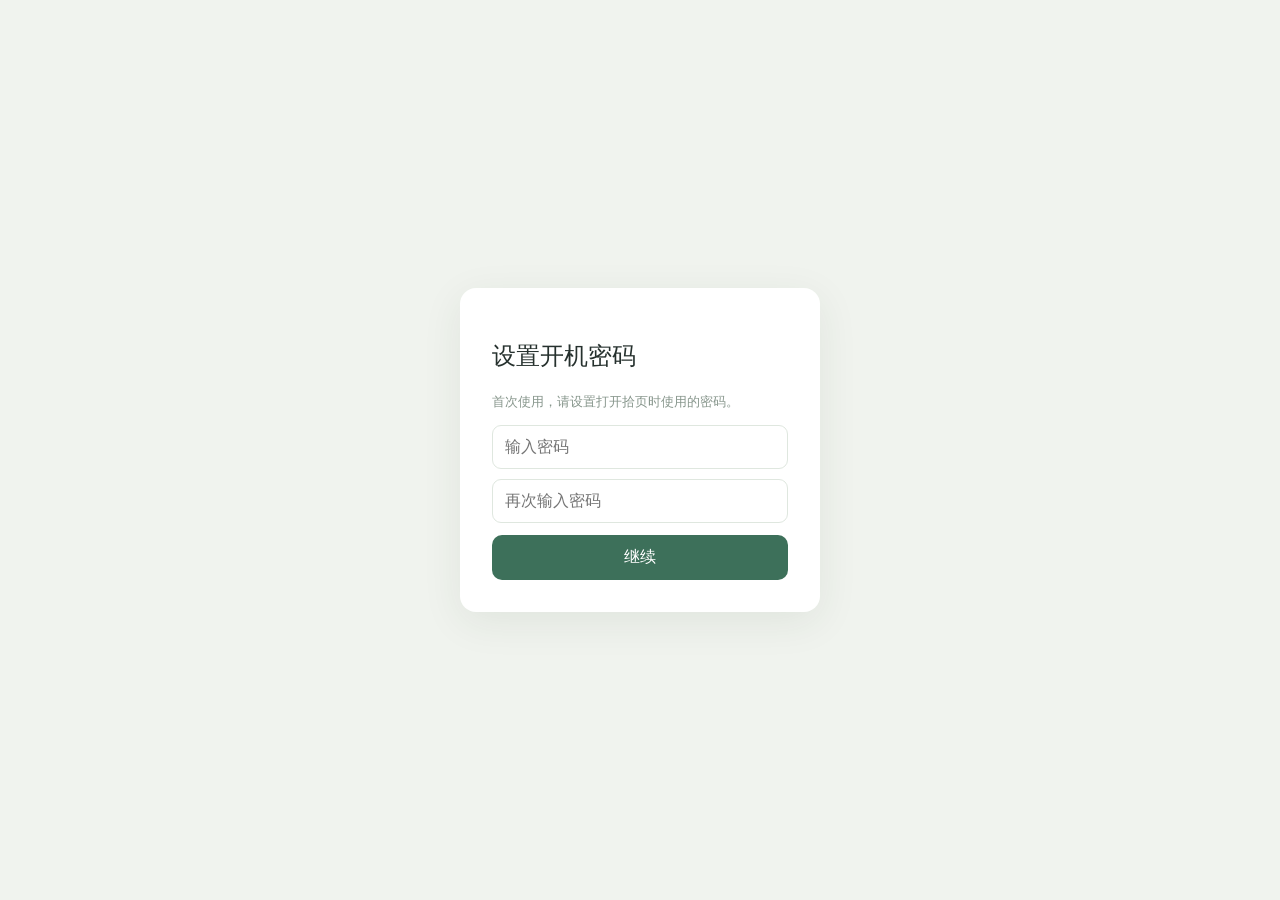
==== web/index.html @ a760e4fc "Merge imported backups without duplicates" ====
<!doctype html><html lang="zh-CN"><head><meta charset="utf-8"><meta name="viewport" content="width=device-width,initial-scale=1"><title>拾页 · 网站收藏</title><style>
:root{font-family:-apple-system,BlinkMacSystemFont,"PingFang SC","Microsoft YaHei",sans-serif;color:#26312e;background:#f6f7f4;font-synthesis:none}*{box-sizing:border-box}body{margin:0}button,input,textarea{font:inherit}button{cursor:pointer}.app{display:flex;min-height:100vh}.sidebar{width:250px;flex-shrink:0;background:#f0f3ee;border-right:1px solid #e2e8df;display:flex;flex-direction:column;padding:32px 20px}.brand{display:flex;align-items:center;gap:11px;padding:0 8px 35px}.logo{width:38px;height:38px;border-radius:12px;background:#3d705a;color:white;display:grid;place-items:center;font-size:21px}.brand strong{font-size:19px;letter-spacing:.12em}.brand small{display:block;color:#929e96;font-size:10px;letter-spacing:.13em;margin-top:3px}.section{display:flex;justify-content:space-between;align-items:center;color:#8a988e;font-size:11px;font-weight:700;letter-spacing:.12em;padding:0 9px 12px}.icon-button{border:0;background:transparent;color:#87968c;font-size:20px;line-height:1}.groups{display:grid;gap:5px}.group{display:flex;align-items:center;gap:11px;width:100%;border:0;background:transparent;text-align:left;color:#65736a;padding:12px;border-radius:10px}.group.drag-over,.card.drag-over{outline:2px solid #6f9f7b;outline-offset:2px}.group.insert-before{box-shadow:inset 0 3px #6f9f7b}.group.insert-after{box-shadow:inset 0 -3px #6f9f7b}.card.insert-before{box-shadow:inset 4px 0 #6f9f7b}.card.insert-after{box-shadow:inset -4px 0 #6f9f7b}.drop-zone{display:none;border:1px dashed #8caf94;border-radius:9px;color:#63876d;text-align:center;font-size:12px;padding:10px;margin:6px 0;background:#edf5ec}.drop-zone.visible{display:block}.drop-zone.drag-over{background:#d6e9d7;border-color:#3d705a}.dragging{opacity:.4}.group[draggable=true],.card[draggable=true]{cursor:grab}.group.active{background:#dce8dc;color:#345d48;font-weight:600}.group .count{margin-left:auto;color:#91a095;font-size:12px}.side-bottom{margin-top:auto;padding:25px 8px 0;border-top:1px solid #dfe6dd;display:grid;gap:12px}.side-bottom button{border:0;background:none;text-align:left;color:#68796e;padding:3px 0}.side-bottom small{color:#a0ada2;line-height:1.7}.main{flex:1;min-width:0;padding:32px clamp(28px,6vw,100px)}.content{max-width:1050px;margin:auto}.eyebrow{font-size:11px;color:#91a397;letter-spacing:.18em;font-weight:700}.heading{display:flex;align-items:end;justify-content:space-between;gap:20px;margin:0 0 32px}.heading h1{margin:0 0 8px;font-size:32px;letter-spacing:.03em}.heading p{margin:0;color:#929e96;font-size:14px}.primary{background:#3d705a;color:white;border:0;border-radius:10px;padding:12px 18px;font-weight:600;white-space:nowrap}.primary:hover{background:#315f4b}.popover-wrap{position:relative}.popover{position:absolute;z-index:5;right:0;top:calc(100% + 5px);min-width:140px;background:white;border:1px solid #e1e7df;border-radius:10px;padding:5px;box-shadow:0 8px 24px #263a2c20}.popover button{display:block;width:100%;text-align:left;border:0;background:transparent;border-radius:6px;padding:9px 11px;color:#52665a}.popover button:hover{background:#f0f5ef}.popover button.danger{color:#b65650}.toolbar{display:flex;align-items:center;justify-content:center;gap:12px;flex:1;min-width:0}.toolbar .search{min-width:120px}.toolbar #editGroup,.toolbar #siteColumns{white-space:nowrap;flex-shrink:0;min-height:40px}.toolbar #siteColumns{border:1px solid #dfe7df;background:#fff;border-radius:9px;padding:10px;color:#52665a;font-size:13px}.search{background:#fff;border:1px solid #e4eae3;border-radius:10px;padding:11px 14px;width:min(320px,100%);outline:none}.search:focus,input:focus,textarea:focus{border-color:#8fb59d}.size-control{display:flex;align-items:center;gap:7px;color:#87968c;font-size:12px;white-space:nowrap}.size-arrows{display:grid;grid-template-columns:repeat(3,24px);grid-template-rows:repeat(3,20px);gap:2px}.size-arrows [data-size=up]{grid-area:1/2}.size-arrows [data-size=left]{grid-area:2/1}.size-arrows [data-size=right]{grid-area:2/3}.size-arrows [data-size=down]{grid-area:3/2}.size-arrows button{width:24px;height:20px;padding:0;border:1px solid #d6e2d7;border-radius:5px;background:#fff;color:#527b60;line-height:1}.size-pad{width:70px;height:70px;position:relative;border:1px solid #d6e2d7;border-radius:10px;background:linear-gradient(90deg,transparent 49%,#d5e2d6 49%,#d5e2d6 51%,transparent 51%),linear-gradient(transparent 49%,#d5e2d6 49%,#d5e2d6 51%,transparent 51%),#f5f9f4;cursor:crosshair;touch-action:none}.size-knob{position:absolute;width:16px;height:16px;border-radius:50%;background:#3d705a;transform:translate(-50%,-50%);pointer-events:none}.subtle{border:1px solid #e1e7df;background:white;border-radius:9px;color:#708077;padding:10px 13px}.cards{display:grid;grid-template-columns:repeat(auto-fill,minmax(min(var(--card-width, 265px), 100%),1fr));gap:16px;margin-top:24px}#cards{grid-template-columns:repeat(auto-fill,minmax(min(var(--card-width, 265px),100%),var(--card-width,265px)));align-items:start}#cards .card{height:var(--card-height,175px);min-height:0;overflow:hidden}#cards .note{min-height:0;overflow:hidden;flex:1;margin-top:10px}#cards .card-footer{flex-shrink:0;padding-top:6px;gap:8px;align-items:center}#cards .site-favorite{border:0;background:none;color:#668e74;padding:3px;white-space:nowrap;font-size:11px}#cards .site-more{border:0;background:none;color:#668e74;padding:3px;white-space:nowrap;font-size:11px}.card{background:#fff;border:1px solid #e8ede7;border-radius:14px;padding:20px;min-height:var(--card-height, 175px);box-shadow:0 3px 14px #283a2c05;display:flex;flex-direction:column}.card-top{display:flex;align-items:center;gap:12px}.site-icon{width:42px;height:42px;display:grid;place-items:center;border-radius:12px;background:#edf4eb;color:#5e8268;font-size:20px;font-weight:600}.site-title{min-width:0;flex:1}.site-title a{font-size:15px;font-weight:700;color:#2d3b32;text-decoration:none}.site-title a:hover{text-decoration:underline}.site-title span{display:block;color:#a1ada3;font-size:12px;margin-top:5px;overflow:hidden;text-overflow:ellipsis;white-space:nowrap}.drag-handle{border:0;background:transparent;color:#9bac9e;cursor:grab;font-size:20px;line-height:1;padding:4px;touch-action:none}.drag-handle:active{cursor:grabbing}.menu{border:0;background:none;color:#a0aca2;font-size:21px;line-height:1}.note{color:#88968c;font-size:13px;line-height:1.7;margin:20px 0 0;white-space:pre-wrap;overflow-wrap:anywhere}.card-footer{margin-top:auto;padding-top:17px;display:flex;justify-content:space-between;color:#b1bcb2;font-size:11px}.card-footer a{color:#81a28b;text-decoration:none}.empty{grid-column:1/-1;text-align:center;color:#9ba99e;padding:80px 20px}.empty strong{display:block;color:#586c5e;margin:15px}.empty-icon{font-size:36px;color:#adc3b1}.welcome{margin-top:25px;padding:22px 24px;background:#edf3eb;border-radius:13px;color:#718a77;font-size:13px;line-height:1.7}.welcome strong{display:block;color:#4e7057;margin-bottom:4px}.modal{border:0;border-radius:16px;padding:0;width:min(440px,calc(100% - 32px));box-shadow:0 20px 70px #142c1e33}.modal::backdrop{background:#1c2d2380}.form{padding:28px}.form h2{margin:0 0 8px;font-size:21px}.form p{color:#9aa79c;font-size:13px;margin:0 0 24px}.form label{display:block;font-size:13px;font-weight:600;color:#66786b;margin:16px 0 7px}.form input,.form textarea,.form select{width:100%;border:1px solid #dfe7df;border-radius:9px;padding:11px;outline:none;background:white}.form textarea{height:90px;resize:vertical}.actions{display:flex;justify-content:flex-end;gap:10px;margin-top:24px}.error{color:#bc594d;font-size:12px;margin-top:10px}.hidden{display:none} @media(max-width:700px){.app{display:block}.sidebar{width:auto;padding:18px}.brand{padding:0 0 16px}.groups{display:flex;overflow:auto}.group{white-space:nowrap;width:auto}.section{padding-left:0}.side-bottom{display:flex;align-items:center;gap:20px;margin-top:16px;padding:14px 0 0}.side-bottom small{display:none}.main{padding:35px 20px}.heading h1{font-size:26px}.cards{grid-template-columns:1fr}.heading{align-items:flex-start;flex-wrap:wrap}.heading .toolbar{order:3;flex-basis:100%;justify-content:flex-start;flex-wrap:wrap}.heading .primary{margin-left:auto}}
#bookmarkCards{grid-template-columns:repeat(var(--bookmark-columns, 4),minmax(0,1fr));align-items:start}@media(max-width:900px){#bookmarkCards{grid-template-columns:repeat(auto-fit,minmax(min(235px,100%),1fr))}}#bookmarkCards .card{height:440px;min-height:0;padding:14px;overflow:hidden}#bookmarkCards .bookmark-cover{width:100%;height:115px;object-fit:cover;border-radius:9px;margin-bottom:8px;flex-shrink:0}#bookmarkCards .bookmark-description{display:-webkit-box;-webkit-line-clamp:5;-webkit-box-orient:vertical;overflow:hidden;margin:6px 0;line-height:1.45}#bookmarkCards .site-title a{display:-webkit-box;-webkit-line-clamp:2;-webkit-box-orient:vertical;overflow:hidden}#bookmarkCards .bookmark-meta{white-space:nowrap;overflow:hidden;text-overflow:ellipsis;margin-top:6px}#bookmarkCards .bookmark-note{height:60px;min-height:60px}#bookmarkCards .card-footer{padding-top:6px;gap:3px;align-items:center;flex-wrap:nowrap;justify-content:space-between}#bookmarkCards .card-footer button,#bookmarkCards .card-footer a{padding:5px 4px;font-size:11px;white-space:nowrap}#bookmarkCards .card-footer a{white-space:nowrap} .bookmark-tools{display:flex;align-items:center;gap:8px;flex-wrap:wrap;margin-top:16px}.bookmark-tools #bookmarkSearch{flex:1 1 150px;min-width:130px}.bookmark-tools .date-range input{width:130px;min-width:110px}.rating-stars{color:#bd954c;white-space:nowrap;letter-spacing:2px}.rating-choices{display:flex;gap:8px;margin:20px 0}.rating-choices button{font-size:30px;border:0;background:transparent;color:#bd954c;padding:4px}.date-range{display:flex;align-items:center;gap:8px;flex-wrap:wrap}.date-range span{color:#708077;align-self:center}.date-range input{width:185px;min-width:185px}.bookmark-tools input,.bookmark-tools select{border:1px solid #dfe7df;background:white;border-radius:9px;padding:10px;color:#52665a}.bookmark-description{font-size:13px;color:#718077;line-height:1.6;overflow-wrap:anywhere}.bookmark-note{width:100%;min-height:65px;resize:vertical;border:1px solid #e4ebe3;border-radius:8px;padding:9px;margin-top:12px;font:inherit;font-size:13px}.bookmark-meta{font-size:11px;color:#94a399;margin-top:12px}.bookmark-add{display:flex;gap:8px;margin-top:20px}.bookmark-add input{flex:1;min-width:0;border:1px solid #dfe7df;border-radius:9px;padding:11px}.bookmark-status{font-size:12px;color:#a17a57;margin-top:8px}
</style></head><body><div id="lockScreen" style="position:fixed;inset:0;z-index:100;background:#f0f3ee;display:grid;place-items:center"><form id="lockForm" style="background:white;padding:32px;border-radius:16px;width:min(360px,90vw);box-shadow:0 10px 40px #263a2c14"><h2 id="lockTitle">设置开机密码</h2><p id="lockHint" style="color:#87968c;font-size:13px;line-height:1.6">首次使用，请设置打开拾页时使用的密码。</p><input id="lockPassword" type="password" required autocomplete="off" placeholder="输入密码" style="width:100%;padding:12px;border:1px solid #dfe7df;border-radius:9px"><input id="lockConfirm" type="password" autocomplete="off" placeholder="再次输入密码" style="width:100%;padding:12px;border:1px solid #dfe7df;border-radius:9px;margin-top:10px"><p id="lockError" style="color:#bc594d;font-size:12px"></p><button class="primary" style="width:100%">继续</button></form></div><div class="app"><aside class="sidebar"><div class="brand"><div class="logo">✳</div><div><strong>拾页</strong><small>YOUR LITTLE LIBRARY</small></div></div><button class="group" id="favoriteView">☆　网站收藏</button><button class="group" id="bookmarkView">🔖　书签收藏</button><div class="section" style="margin-top:20px"><span>我的分组</span><button class="icon-button" id="addGroup" title="添加分组">＋</button></div><div class="drop-zone group-start" data-drop="group-start">拖到这里放在最前</div><div class="groups" id="groups"></div><div class="drop-zone group-end" data-drop="group-end">拖到这里放在最后</div><div class="side-bottom"><button id="importBtn">⇧ &nbsp;导入数据</button><button id="exportBtn">⇩ &nbsp;导出数据</button><button id="passwordBtn">⌑ &nbsp;删除密码</button><button id="backupSettings">◷ &nbsp;云盘备份</button><small>你的收藏保存在当前浏览器中<br>建议定期导出备份</small></div></aside><main class="main"><div class="content"><div class="heading"><div><h1 id="title"></h1><div class="eyebrow" style="margin-bottom:8px">YOUR COLLECTION</div><p id="subtitle"></p></div><div class="toolbar"><input class="search" id="search" placeholder="⌕  搜索所有分组的网站"><div class="popover-wrap"><button class="subtle" id="editGroup" type="button">编辑分组</button><div class="popover hidden" id="groupMenu"><button data-action="edit">编辑分组</button><button data-action="delete" class="danger">删除分组</button></div></div><select id="siteColumns" class="subtle" aria-label="网站每行显示卡片数量"><option value="auto">自动排列</option><option value="2">每行 2 张</option><option value="3">每行 3 张</option><option value="4">每行 4 张</option><option value="5">每行 5 张</option><option value="6">每行 6 张</option></select><div class="size-control">卡片大小 <div class="size-arrows" role="group" aria-label="调整卡片大小"><button type="button" data-size="up" aria-label="增加高度" title="增加高度">↑</button><button type="button" data-size="left" aria-label="减小宽度" title="减小宽度">←</button><button type="button" data-size="right" aria-label="增加宽度" title="增加宽度">→</button><button type="button" data-size="down" aria-label="减小高度" title="减小高度">↓</button></div><span id="sizeLabel" aria-live="polite"></span></div></div></div><button class="primary" id="addSite">＋ &nbsp;添加网站</button></div><div id="bookmarkPanel" class="hidden"><div class="bookmark-add"><input id="bookmarkURL" placeholder="粘贴 YouTube、X 等分享链接"><button class="primary" id="saveBookmark">收藏链接</button></div><div class="bookmark-status" id="bookmarkStatus"></div><div class="bookmark-tools"><input id="bookmarkSearch" placeholder="搜索标题、链接或备注"><select id="bookmarkPlatform"><option value="">所有平台</option></select><select id="bookmarkRating" aria-label="星级筛选"><option value="">全部星级</option><option value="0">未评级</option><option value="1">★</option><option value="2">★★</option><option value="3">★★★</option></select><select id="datePrecision" aria-label="日期筛选精度"><option value="year">按年</option><option value="month">按年月</option><option value="day">按年月日</option></select><div class="date-range"><input id="bookmarkFrom" type="number" min="1" max="9999" placeholder="开始年份" aria-label="收藏开始日期"><span>至</span><input id="bookmarkTo" type="number" min="1" max="9999" placeholder="结束年份" aria-label="收藏结束日期"></div><button class="subtle" id="resetBookmarkFilters" type="button">重置</button><select id="bookmarkColumns" aria-label="每行显示卡片数量"><option value="2">每行 2 张</option><option value="3">每行 3 张</option><option value="4">每行 4 张</option><option value="5">每行 5 张</option><option value="6">每行 6 张</option></select></div><div class="cards" id="bookmarkCards"></div></div><div id="sitePanel"><div class="drop-zone site-start" data-drop="site-start">拖到这里放在最前</div><div class="cards" id="cards"></div><div class="drop-zone site-end" data-drop="site-end">拖到这里放在最后</div><div class="welcome" id="welcome"><strong>留住每一个值得回访的地方</strong>把常用的网站按自己的方式整理起来，让想找的内容随时都在。</div></div></div></main></div><dialog class="modal" id="deleteBookmarkDialog"><form class="form" id="deleteBookmarkForm"><h2>删除书签？</h2><p id="deleteBookmarkName"></p><div class="actions"><button class="subtle" type="button" id="cancelDeleteBookmark">取消</button><button class="primary" type="submit">删除</button></div></form></dialog><dialog class="modal" id="detailsDialog"><div class="form"><h2 id="detailsTitle"></h2><p id="detailsText" style="white-space:pre-wrap;overflow-wrap:anywhere;max-height:55vh;overflow:auto;color:#52665a"></p><div class="actions"><button class="subtle" type="button" onclick="document.getElementById('detailsDialog').close()">关闭</button></div></div></dialog><dialog class="modal" id="ratingDialog"><div class="form"><h2>书签评级</h2><p>选择一至三颗星</p><div class="rating-choices"><button type="button" data-rating="1" aria-label="一星">★</button><button type="button" data-rating="2" aria-label="二星">★</button><button type="button" data-rating="3" aria-label="三星">★</button></div><div class="actions"><button type="button" class="subtle" id="clearRating">清除评级</button><button type="button" class="subtle" id="cancelRating">取消</button></div></div></dialog><dialog class="modal" id="noteDialog"><form class="form" id="noteForm"><h2>备注</h2><label for="noteInput">书签备注</label><textarea id="noteInput" placeholder="写下备注…"></textarea><div class="actions"><button class="subtle" type="button" id="cancelNote">取消</button><button class="primary">保存</button></div></form></dialog><dialog class="modal" id="titleDialog"><form class="form" id="titleForm"><h2>编辑标题</h2><label for="bookmarkTitleInput">标题</label><input id="bookmarkTitleInput" required maxlength="300"><div class="actions"><button class="subtle" type="button" id="cancelTitle">取消</button><button class="primary">保存</button></div></form></dialog><dialog class="modal" id="backupDialog"><form class="form" id="backupForm"><h2>云盘备份</h2><p>选择文件夹后，点击立即备份。</p><div class="welcome" style="margin:0 0 20px">手动备份会加密写入选中的文件夹，各保留最近 30 份。此功能在 Mac App 中使用。</div><label><input id="backupIcloudEnabled" type="checkbox" style="width:auto"> iCloud 云盘</label><input id="backupIcloudPath" placeholder="例如 iCloud 云盘 / 拾页备份"><button type="button" class="subtle" id="chooseIcloud">选择 iCloud 文件夹</button><label><input id="backupGoogleEnabled" type="checkbox" style="width:auto"> Google Drive</label><input id="backupGooglePath" placeholder="例如 Google Drive / 拾页备份"><button type="button" class="subtle" id="chooseGoogle">选择 Google Drive 文件夹</button><input id="backupFrequency" type="hidden" value="daily"><input id="backupCount" type="hidden" value="30"><p style="margin-top:18px">备份将使用单独设置的密码加密。Google Drive 需要安装并登录桌面版。</p><div class="actions"><button type="button" class="subtle" id="closeBackup">取消</button><button type="submit" class="subtle">保存设置</button><button type="button" class="primary" id="backupNow">立即备份</button></div></form></dialog><input id="file" type="file" accept=".json,application/json" class="hidden"><dialog class="modal" id="dialog"><form class="form" id="form"><h2 id="formTitle"></h2><p id="formHint"></p><label for="name">名称</label><input id="name" required maxlength="100" autocomplete="off"><div id="siteFields"><label for="url">网站链接</label><input id="url" placeholder="例如 example.com"><label for="note">备注 <span style="font-weight:400;color:#b1bcb2">（选填）</span></label><textarea id="note" placeholder="记录一点关于这个网站的内容"></textarea></div><div class="error" id="error"></div><div class="actions"><button type="button" class="subtle" id="cancel">取消</button><button class="primary" type="submit">保存</button></div></form></dialog><script>
const key='shiyebookmarks-v1';const demo=[];let groups;try{groups=JSON.parse(window.shiyuNativeLibrary||localStorage.getItem(key))||demo}catch{groups=demo}let selected=groups.find(g=>!g.bookmarkCollection)?.id,mode,editing,bookmarkMode=false,favoriteMode=false;const $=id=>document.getElementById(id);function esc(s){return String(s).replace(/[&<>"']/g,c=>({'&':'&amp;','<':'&lt;','>':'&gt;','"':'&quot;',"'":'&#39;'}[c]))}function save(){try{localStorage.setItem(key,JSON.stringify(groups));window.webkit?.messageHandlers?.persistLibrary?.postMessage(JSON.stringify(groups));return true}catch(e){alert('保存失败，请检查浏览器存储空间或权限。');return false}}function current(){return groups.find(g=>g.id===selected)}function render(){if(favoriteMode){renderFavorites();return}if(bookmarkMode){renderBookmarks();return} $('bookmarkPanel').classList.add('hidden');$('sitePanel').classList.remove('hidden');$('bookmarkView').classList.remove('active');$('favoriteView').classList.remove('active');document.querySelector('.toolbar').style.display='';$('addSite').style.display='';let g=current();$('groups').innerHTML=groups.filter(x=>!x.bookmarkCollection).map(x=>`<button draggable="true" class="group ${x.id===selected?'active':''}" data-id="${esc(x.id)}"><span>▱</span><span>${esc(x.name)}</span><span class="count">${x.sites.length}</span></button>`).join('');$('groups').querySelectorAll('button').forEach(b=>b.onclick=()=>{favoriteMode=false;bookmarkMode=false;selected=b.dataset.id;$('search').value='';render()});$('title').textContent=g?.name||'你的收藏';$('subtitle').textContent=g?`${g.sites.length} 个网站，随时回来看看`:'先创建一个分组，开始整理你的网站';$('addSite').disabled=!g;$('editGroup').disabled=!g;let q=$('search').value.trim().toLowerCase();let sites=q?groups.filter(group=>!group.bookmarkCollection).flatMap(group=>group.sites.filter(s=>[s.name,s.url,s.note].some(v=>v.toLowerCase().includes(q))).map(s=>({...s,searchGroup:group.name,searchGroupId:group.id}))):(g?.sites||[]);$('cards').innerHTML=sites.length?sites.map(s=>`<article class="card" data-site-id="${esc(s.id)}"><div class="card-top"><span class="drag-handle" draggable="true" title="拖动排序或移动到其他分组" aria-label="拖动网站">⠿</span><div class="site-icon">${esc(s.name.slice(0,1).toUpperCase())}</div><div class="site-title"><a draggable="false" href="${esc(s.url)}" target="_blank" rel="noopener noreferrer">${esc(s.name)}</a><span>${esc(s.url.replace(/^https?:\/\//,''))}</span></div><div class="popover-wrap"><button class="menu" data-id="${esc(s.id)}" title="网站选项">···</button><div class="popover hidden"><button data-action="edit">编辑网站</button><button data-action="delete" class="danger">删除网站</button></div></div></div><p class="note">${esc(s.note||'还没有添加备注')}</p><div class="card-footer"><button type="button" class="site-favorite" data-id="${esc(s.id)}">${s.favorite?'★ 已收藏':'☆ 收藏'}</button><button type="button" class="site-more hidden" data-id="${esc(s.id)}">显示</button><a draggable="false" href="${esc(s.url)}" target="_blank" rel="noopener noreferrer">访问网站 ↗</a></div></article>`).join(''):`<div class="empty"><div class="empty-icon">⌑</div><strong>${q?'没有找到匹配的网站':g?'这里还没有网站':'创建一个分组吧'}</strong>${q?'试试其他关键词':g?'点击右上角，添加第一个收藏':'点击左侧的 ＋ 添加分组'}</div>`;$('cards').querySelectorAll('.menu').forEach(b=>{b.onclick=e=>{e.stopPropagation();let menu=b.nextElementSibling,wasHidden=menu.classList.contains('hidden');closeMenus();menu.classList.toggle('hidden',!wasHidden)};b.nextElementSibling.querySelectorAll('button').forEach(action=>action.onclick=()=>{let owner=groups.find(g=>g.sites.some(x=>x.id===b.dataset.id));let s=owner?.sites.find(x=>x.id===b.dataset.id);closeMenus();if(!s)return;if(action.dataset.action==='edit'){selected=owner.id;show('site',s)}else if(confirm(`删除“${s.name}”？`)){owner.sites=owner.sites.filter(x=>x.id!==s.id);save();render()}})});$('cards').querySelectorAll('.site-favorite').forEach(button=>button.onclick=()=>{let owner=groups.find(g=>!g.bookmarkCollection&&g.sites.some(x=>x.id===button.dataset.id)),site=owner?.sites.find(x=>x.id===button.dataset.id);if(site){site.favorite=!site.favorite;save();render()}});$('cards').querySelectorAll('.card').forEach(card=>{let note=card.querySelector('.note'),button=card.querySelector('.site-more'),site=sites.find(x=>x.id===card.dataset.siteId);if(!site||!site.note)return;button.classList.toggle('hidden',note.scrollHeight<=note.clientHeight+1);button.onclick=()=>{$('detailsTitle').textContent=site.name;$('detailsText').textContent=site.note;$('detailsDialog').showModal()}});$('welcome').style.display=sites.length&&!q?'block':'none';document.querySelectorAll('.drag-handle').forEach(h=>{h.style.opacity=q?'0.3':'';h.title=q?'请先清空搜索再拖动排序':'拖动排序或移动到其他分组'});bindDrag()}let drag=null;function bindDrag(){document.querySelectorAll('.group,.card').forEach(el=>{let handle=el.classList.contains('card')?el.querySelector('.drag-handle'):el;handle.ondragstart=e=>{if(el.classList.contains('card')&&$('search').value.trim()){e.preventDefault();return}drag=el.classList.contains('group')?{type:'group',id:el.dataset.id}:{type:'site',id:el.dataset.siteId,group:selected};e.dataTransfer.effectAllowed='move';e.dataTransfer.setData('text/plain',drag.id);requestAnimationFrame(()=>{el.classList.add('dragging');document.querySelectorAll('.'+(drag?.type==='group'?'group':'site')+'-start,.'+(drag?.type==='group'?'group':'site')+'-end').forEach(x=>x.classList.add('visible'))})};handle.ondragend=()=>{drag=null;document.querySelectorAll('.dragging,.drag-over,.insert-before,.insert-after,.drop-zone.visible').forEach(x=>x.classList.remove('dragging','drag-over','insert-before','insert-after','visible'))};el.ondragover=e=>{if(!drag)return;if(el.classList.contains('card')&&(drag.type!=='site'||drag.group!==selected))return;e.preventDefault();e.dataTransfer.dropEffect='move';el.classList.add('drag-over');let rect=el.getBoundingClientRect();let after=el.classList.contains('card')?e.clientX>rect.left+rect.width/2:e.clientY>rect.top+rect.height/2;el.classList.toggle('insert-before',!after);el.classList.toggle('insert-after',after)};el.ondragleave=()=>el.classList.remove('drag-over','insert-before','insert-after');el.ondrop=e=>{e.preventDefault();let after=el.classList.contains('insert-after');el.classList.remove('drag-over','insert-before','insert-after');if(!drag)return;if(drag.type==='group'&&el.classList.contains('group')){let from=groups.findIndex(g=>g.id===drag.id),to=groups.findIndex(g=>g.id===el.dataset.id);if(from>=0&&to>=0&&from!==to){let [item]=groups.splice(from,1);let target=groups.findIndex(g=>g.id===el.dataset.id);groups.splice(target+(after?1:0),0,item);save();render()}}else if(drag.type==='site'&&el.classList.contains('group')){let from=groups.find(g=>g.id===drag.group),to=groups.find(g=>g.id===el.dataset.id);if(from&&to&&from!==to){let i=from.sites.findIndex(s=>s.id===drag.id);if(i>=0){to.sites.push(from.sites.splice(i,1)[0]);save();render()}}}else if(drag.type==='site'&&el.classList.contains('card')&&drag.group===selected){let list=current().sites,from=list.findIndex(s=>s.id===drag.id),to=list.findIndex(s=>s.id===el.dataset.siteId);if(from>=0&&to>=0&&from!==to){let [item]=list.splice(from,1);let target=list.findIndex(s=>s.id===el.dataset.siteId);list.splice(target+(after?1:0),0,item);save();render()}}drag=null}});document.querySelectorAll('.drop-zone').forEach(zone=>{zone.ondragover=e=>{if(!drag||!zone.dataset.drop.startsWith(drag.type))return;e.preventDefault();e.dataTransfer.dropEffect='move';zone.classList.add('drag-over')};zone.ondragleave=()=>zone.classList.remove('drag-over');zone.ondrop=e=>{e.preventDefault();if(!drag||!zone.dataset.drop.startsWith(drag.type))return;let list=drag.type==='group'?groups:groups.find(g=>g.id===drag.group)?.sites;if(list){let i=list.findIndex(x=>x.id===drag.id);if(i>=0){let [item]=list.splice(i,1);if(zone.dataset.drop.endsWith('start'))list.unshift(item);else list.push(item);save()}}drag=null;render();document.querySelectorAll('.drop-zone').forEach(x=>x.classList.remove('visible','drag-over'))}})}function show(kind,item){mode=kind;editing=item;$('form').reset();$('error').textContent='';$('siteFields').classList.toggle('hidden',kind==='group');$('formTitle').textContent=kind==='group'?(item?'编辑分组':'新建分组'):(item?'编辑网站':'添加网站');$('formHint').textContent=kind==='group'?'为你的收藏创建一个小角落':'把值得回访的网站收藏起来';$('name').value=item?.name||'';$('url').value=item?.url||'';$('note').value=item?.note||'';$('dialog').showModal();$('name').focus()}$('addGroup').onclick=()=>show('group');$('addSite').onclick=()=>show('site');$('cancel').onclick=()=>$('dialog').close();$('search').oninput=render;const siteColumnsKey='shiyu-site-columns';$('siteColumns').value=localStorage.getItem(siteColumnsKey)||'auto';function applySiteColumns(){let v=$('siteColumns').value;$('cards').style.gridTemplateColumns=v==='auto'?'':`repeat(${v}, minmax(0, 1fr))`;try{localStorage.setItem(siteColumnsKey,v)}catch{}}$('siteColumns').onchange=applySiteColumns;applySiteColumns();const sizeKey='shiyu-card-width',heightKey='shiyu-card-height';let cardWidth=Math.min(400,Math.max(200,Number(localStorage.getItem(sizeKey))||265)),cardHeight=Math.min(320,Math.max(140,Number(localStorage.getItem(heightKey))||175));function updateCardSize(){document.documentElement.style.setProperty('--card-width',cardWidth+'px');document.documentElement.style.setProperty('--card-height',cardHeight+'px');$('cards').querySelectorAll('.card').forEach(card=>{let note=card.querySelector('.note'),button=card.querySelector('.site-more');if(button&&note&&note.textContent!=='还没有添加备注')button.classList.toggle('hidden',note.scrollHeight<=note.clientHeight+1)});$('sizeLabel').textContent=`${cardWidth} × ${cardHeight}`;try{localStorage.setItem(sizeKey,cardWidth);localStorage.setItem(heightKey,cardHeight)}catch{}}document.querySelectorAll('[data-size]').forEach(button=>button.onclick=()=>{switch(button.dataset.size){case 'left':cardWidth=Math.max(200,cardWidth-10);break;case 'right':cardWidth=Math.min(400,cardWidth+10);break;case 'up':cardHeight=Math.min(320,cardHeight+10);break;case 'down':cardHeight=Math.max(140,cardHeight-10);break}updateCardSize()});updateCardSize();function closeMenus(){document.querySelectorAll('.popover').forEach(m=>m.classList.add('hidden'))}document.addEventListener('click',e=>{if(!e.target.closest('.popover-wrap'))closeMenus()});$('editGroup').onclick=e=>{e.stopPropagation();let menu=$('groupMenu'),wasHidden=menu.classList.contains('hidden');closeMenus();menu.classList.toggle('hidden',!wasHidden)};$('groupMenu').querySelectorAll('button').forEach(button=>button.onclick=()=>{let g=current();closeMenus();if(!g)return;if(button.dataset.action==='edit')show('group',g);else deleteGroup(g)});$('form').onsubmit=e=>{e.preventDefault();let name=$('name').value.trim();if(!name){$('error').textContent='请填写名称';return}if(mode==='group'){if(editing)editing.name=name;else{let g={id:crypto.randomUUID(),name,sites:[]};groups.push(g);selected=g.id}favoriteMode=false;bookmarkMode=false}else{let raw=$('url').value.trim();if(!/^https?:\/\//i.test(raw))raw='https://'+raw;let url;try{url=new URL(raw);if(!['http:','https:'].includes(url.protocol)||!url.hostname)throw Error()}catch{$('error').textContent='请输入有效的网址';return}let data={name,url:url.href,note:$('note').value.trim()};if(editing)Object.assign(editing,data);else current().sites.push({id:crypto.randomUUID(),...data})}save();$('dialog').close();if(mode==='site'){$('search').value='';bookmarkMode=false}render()};const passKey='shiyu-delete-password';
function b64(a){return btoa(String.fromCharCode(...new Uint8Array(a)))}
function unb64(s){return Uint8Array.from(atob(s),c=>c.charCodeAt(0))}
async function derive(password,salt,usage){let base=await crypto.subtle.importKey('raw',new TextEncoder().encode(password),'PBKDF2',false,['deriveKey']);return crypto.subtle.deriveKey({name:'PBKDF2',salt,iterations:310000,hash:'SHA-256'},base,{name:'AES-GCM',length:256},false,usage)}
async function digest(password,salt){let base=await crypto.subtle.importKey('raw',new TextEncoder().encode(password),'PBKDF2',false,['deriveBits']);return b64(await crypto.subtle.deriveBits({name:'PBKDF2',salt,iterations:310000,hash:'SHA-256'},base,256))}
if(window.webkit?.messageHandlers?.chooseBackupDirectory){$('backupIcloudPath').readOnly=true;$('backupGooglePath').readOnly=true;}$('backupIcloudPath').placeholder='请点击下方按钮选择文件夹';$('backupGooglePath').placeholder='请点击下方按钮选择文件夹';window.shiyuDirectorySelected=(target,path)=>{$(target==='icloud'?'backupIcloudPath':'backupGooglePath').value=path};window.shiyuBackupResult=results=>alert(results.join('\n'));$('chooseIcloud').onclick=()=>{if(window.webkit?.messageHandlers?.chooseBackupDirectory)window.webkit.messageHandlers.chooseBackupDirectory.postMessage('icloud');else alert('请在 Mac App 中选择文件夹')};$('chooseGoogle').onclick=()=>{if(window.webkit?.messageHandlers?.chooseBackupDirectory)window.webkit.messageHandlers.chooseBackupDirectory.postMessage('google');else alert('请在 Mac App 中选择文件夹')};const backupKey='shiyu-backup-preview';$('backupSettings').onclick=()=>{let v={icloudEnabled:true,googleEnabled:true,icloudPath:'iCloud 云盘 / 拾页备份',googlePath:'Google Drive 同步文件夹 / 拾页备份',frequency:'daily',count:30};try{Object.assign(v,JSON.parse(localStorage.getItem(backupKey)||'{}'))}catch{}$('backupIcloudEnabled').checked=v.icloudEnabled;$('backupGoogleEnabled').checked=v.googleEnabled;$('backupIcloudPath').value=v.icloudPath;$('backupGooglePath').value=v.googlePath;$('backupFrequency').value=v.frequency;$('backupCount').value=v.count;$('backupDialog').showModal()};$('closeBackup').onclick=()=>$('backupDialog').close();$('backupForm').onsubmit=e=>{e.preventDefault();try{localStorage.setItem(backupKey,JSON.stringify({icloudEnabled:$('backupIcloudEnabled').checked,googleEnabled:$('backupGoogleEnabled').checked,icloudPath:$('backupIcloudPath').value,googlePath:$('backupGooglePath').value,frequency:$('backupFrequency').value,count:Number($('backupCount').value)}));$('backupDialog').close()}catch{alert('无法保存预览设置，请检查浏览器存储权限。')}};$('backupNow').onclick=async()=>{let bridge=window.webkit?.messageHandlers?.writeAutomaticBackup;if(!bridge){alert('请在 Mac App 中使用云盘备份');return}let targets=[];if($('backupIcloudEnabled').checked)targets.push('icloud');if($('backupGoogleEnabled').checked)targets.push('google');if(!targets.length){alert('请至少选择一个备份位置');return}let p=prompt('设置本次备份密码');if(p===null)return;if(!p){alert('密码不能为空');return}if(prompt('再次输入备份密码')!==p){alert('两次密码不一致');return}try{let salt=crypto.getRandomValues(new Uint8Array(16)),iv=crypto.getRandomValues(new Uint8Array(12)),k=await derive(p,salt,['encrypt']);let payload=JSON.stringify({format:'shiyebookmarks',version:1,groups});let cipher=await crypto.subtle.encrypt({name:'AES-GCM',iv},k,new TextEncoder().encode(payload));bridge.postMessage({targets,data:JSON.stringify({format:'shiyu-encrypted',version:1,iterations:310000,salt:b64(salt),iv:b64(iv),data:b64(cipher)})})}catch{alert('加密失败，未写入备份')}};$('passwordBtn').onclick=async()=>{try{let old=localStorage.getItem(passKey);if(old){let record=JSON.parse(old),p=prompt('请输入当前删除密码');if(p===null)return;if(await digest(p,unb64(record.salt))!==record.check){alert('密码错误');return}}let p=prompt('设置删除分组密码（请妥善保管）');if(p===null)return;if(!p){alert('密码不能为空');return}if(prompt('再次输入新密码')!==p){alert('两次密码不一致');return}let salt=crypto.getRandomValues(new Uint8Array(16));localStorage.setItem(passKey,JSON.stringify({salt:b64(salt),check:await digest(p,salt)}));alert('删除密码已设置')}catch{alert('设置失败，请确认浏览器支持加密功能。')}};
const lockKey='shiyu-lock-password';let lockRecord=localStorage.getItem(lockKey);if(lockRecord){$('lockTitle').textContent='欢迎回来';$('lockHint').textContent='请输入开机密码，打开你的收藏。';$('lockConfirm').style.display='none'}$('lockForm').onsubmit=async e=>{e.preventDefault();let p=$('lockPassword').value;try{if(!lockRecord){if(p!==$('lockConfirm').value){$('lockError').textContent='两次密码不一致';return}let salt=crypto.getRandomValues(new Uint8Array(16));lockRecord=JSON.stringify({salt:b64(salt),check:await digest(p,salt)});localStorage.setItem(lockKey,lockRecord)}else{let r=JSON.parse(lockRecord);if(await digest(p,unb64(r.salt))!==r.check){$('lockError').textContent='密码错误，请重试';return}}$('lockPassword').value='';$('lockConfirm').value='';$('lockScreen').remove()}catch{$('lockError').textContent='无法验证密码，请检查浏览器的加密和存储功能。'}};
async function deleteGroup(g){try{let record=localStorage.getItem(passKey);if(!record){alert('请先在左侧“删除密码”中设置密码。');return}let p=prompt('请输入删除分组密码');if(p===null)return;let r=JSON.parse(record);if(await digest(p,unb64(r.salt))!==r.check){alert('密码错误');return}if(confirm(`删除“${g.name}”及其中的 ${g.sites.length} 个网站？`)){groups=groups.filter(x=>x.id!==g.id);selected=groups[0]?.id;save();render()}}catch{alert('无法验证密码。')}}
$('exportBtn').onclick=async()=>{try{let p=prompt('请设置此备份的加密密码');if(p===null)return;if(!p){alert('密码不能为空');return}if(prompt('再次输入备份密码')!==p){alert('两次密码不一致');return}let salt=crypto.getRandomValues(new Uint8Array(16)),iv=crypto.getRandomValues(new Uint8Array(12)),key=await derive(p,salt,['encrypt']);let payload=JSON.stringify({format:'shiyebookmarks',version:1,groups});let cipher=await crypto.subtle.encrypt({name:'AES-GCM',iv},key,new TextEncoder().encode(payload));let encrypted=JSON.stringify({format:'shiyu-encrypted',version:1,iterations:310000,salt:b64(salt),iv:b64(iv),data:b64(cipher)});if(window.webkit?.messageHandlers?.saveBackup){window.webkit.messageHandlers.saveBackup.postMessage(encrypted)}else{let blob=new Blob([encrypted],{type:'application/json'});let a=document.createElement('a');a.href=URL.createObjectURL(blob);a.download='拾页加密备份.json';a.click();setTimeout(()=>URL.revokeObjectURL(a.href),1000)}}catch{alert('加密导出失败，请确认浏览器支持加密功能。')}};
$('importBtn').onclick=()=>$('file').click();
function mergeImportedGroups(local, imported) {
  const next=structuredClone(local), counts={groupsAdded:0,sitesAdded:0,updated:0};
  const unique=(items,test)=>{const found=items.filter(test);return found.length===1?found[0]:null};
  const ids=new Set(next.flatMap(g=>[g.id,...g.sites.map(s=>s.id)]).filter(Boolean));
  const newId=id=>{if(typeof id==='string'&&id&&!ids.has(id)){ids.add(id);return id}let value;do{value=crypto.randomUUID()}while(ids.has(value));ids.add(value);return value};
  for(const source of imported){
    let target=unique(next,g=>source.id&&g.id===source.id&&!!g.bookmarkCollection===!!source.bookmarkCollection);
    if(!target)target=source.bookmarkCollection?unique(next,g=>g.bookmarkCollection):unique(next,g=>!g.bookmarkCollection&&g.name===source.name);
    if(!target){target={id:newId(source.id),name:source.name,bookmarkCollection:source.bookmarkCollection===true,sites:[]};next.push(target);counts.groupsAdded++}
    else if(target.name!==source.name){target.name=source.name;counts.updated++}
    for(const site of source.sites){
      let existing=unique(next.flatMap(g=>g.sites),s=>site.id&&s.id===site.id);
      if(existing&&!target.sites.includes(existing)){const owner=next.find(g=>g.sites.includes(existing));owner.sites.splice(owner.sites.indexOf(existing),1);target.sites.push(existing);counts.updated++}
      if(!existing)existing=unique(target.sites,s=>s.url===site.url);
      if(!existing){target.sites.push({...site,id:newId(site.id)});counts.sitesAdded++;continue}
      let changed=false;for(const [field,value] of Object.entries(site)){if(field!=='id'&&existing[field]!==value){existing[field]=value;changed=true}}if(changed)counts.updated++;
    }
  }
  return {next,counts};
}
$('file').onchange=async e=>{let f=e.target.files[0];if(!f)return;try{let envelope=JSON.parse(await f.text());if(envelope.format!=='shiyu-encrypted'||envelope.version!==1||envelope.iterations!==310000)throw Error('请选择拾页加密备份文件');let p=prompt('请输入导出此备份时设置的密码');if(p===null)return;let key=await derive(p,unb64(envelope.salt),['decrypt']);let plain;try{plain=await crypto.subtle.decrypt({name:'AES-GCM',iv:unb64(envelope.iv)},key,unb64(envelope.data))}catch{throw Error('密码错误或备份文件已损坏')}let data=JSON.parse(new TextDecoder().decode(plain));if(data.format!=='shiyebookmarks'||data.version!==1||!Array.isArray(data.groups))throw Error('文件格式不正确');let imported=data.groups.map(g=>{if(typeof g.name!=='string'||!g.name.trim()||!Array.isArray(g.sites))throw Error('分组数据不完整');return{id:typeof g.id==='string'?g.id:'',name:g.name,bookmarkCollection:g.bookmarkCollection===true,sites:g.sites.map(s=>{if(typeof s.name!=='string'||!s.name.trim()||typeof s.url!=='string'||typeof s.note!=='string')throw Error('网站数据不完整');let u=new URL(s.url);if(!['http:','https:'].includes(u.protocol))throw Error('网址格式不正确');let item={id:typeof s.id==='string'?s.id:'',name:s.name,url:u.href,note:s.note};for(const field of ['description','author','image','platform','createdAt'])if(typeof s[field]==='string')item[field]=s[field];for(const field of ['favorite','manuallyNamed'])if(typeof s[field]==='boolean')item[field]=s[field];if(Number.isInteger(s.rating)&&s.rating>=0&&s.rating<=3)item.rating=s.rating;return item})}});let {next,counts}=mergeImportedGroups(groups,imported);let summary=`新增 ${counts.groupsAdded} 个分组、${counts.sitesAdded} 个网站或书签，更新 ${counts.updated} 项。本机独有内容会保留。`;if(!confirm(`确认导入？\n${summary}`))return;if(counts.groupsAdded||counts.sitesAdded||counts.updated){try{localStorage.setItem('shiyebookmarks-v1',JSON.stringify(next));window.webkit?.messageHandlers?.persistLibrary?.postMessage(JSON.stringify(next))}catch{throw Error('无法保存导入数据，请检查存储权限和空间')}groups=next;if(!selected)selected=groups.find(g=>!g.bookmarkCollection)?.id;render()}alert('导入完成。'+summary)}catch(err){alert('导入失败：'+err.message)}finally{e.target.value=''}}
;
function renderFavorites(){bookmarkMode=false;$('bookmarkPanel').classList.add('hidden');$('sitePanel').classList.remove('hidden');$('bookmarkView').classList.remove('active');$('favoriteView').classList.add('active');document.querySelectorAll('#groups .group').forEach(x=>x.classList.remove('active'));document.querySelector('.toolbar').style.display='none';$('addSite').style.display='none';let sites=groups.filter(g=>!g.bookmarkCollection).flatMap(g=>g.sites.filter(s=>s.favorite).map(s=>({...s,groupName:g.name})));$('title').textContent='网站收藏';$('subtitle').textContent=`${sites.length} 个收藏的网站`;$('welcome').style.display='none';$('cards').innerHTML=sites.length?sites.map(s=>`<article class="card"><div class="card-top"><div class="site-icon">${esc(s.name.slice(0,1).toUpperCase())}</div><div class="site-title"><a href="${esc(s.url)}" target="_blank" rel="noopener noreferrer">${esc(s.name)}</a><span>${esc(s.url)}</span></div></div><p class="note">${esc(s.note||'还没有添加备注')}</p><div class="card-footer"><span>${esc(s.groupName)}</span><button type="button" class="site-more favorite-details" data-id="${esc(s.id)}">显示</button><button type="button" class="site-favorite favorite-remove" data-id="${esc(s.id)}">★ 已收藏</button><a href="${esc(s.url)}" target="_blank" rel="noopener noreferrer">访问网站 ↗</a></div></article>`).join(''):'<div class="empty"><strong>还没有收藏的网站</strong>在分组中的网站卡片点击“收藏”</div>';$('cards').querySelectorAll('.favorite-remove').forEach(b=>b.onclick=()=>{let g=groups.find(g=>!g.bookmarkCollection&&g.sites.some(s=>s.id===b.dataset.id)),s=g?.sites.find(s=>s.id===b.dataset.id);if(s){s.favorite=false;save();renderFavorites()}});$('cards').querySelectorAll('.favorite-details').forEach(b=>{let s=sites.find(s=>s.id===b.dataset.id),note=b.closest('.card').querySelector('.note');b.classList.toggle('hidden',!s.note||note.scrollHeight<=note.clientHeight+1);b.onclick=()=>{$('detailsTitle').textContent=s.name;$('detailsText').textContent=s.note;$('detailsDialog').showModal()}})}
function bookmarkGroup(){let g=groups.find(x=>x.bookmarkCollection);if(!g){g={id:crypto.randomUUID(),name:'书签收藏',bookmarkCollection:true,sites:[]};groups.push(g)}return g}
function platformFor(url){let h=new URL(url).hostname.toLowerCase().replace(/^www\./,'');if(h==='youtu.be'||h.endsWith('youtube.com'))return 'YouTube';if(h==='x.com'||h.endsWith('.x.com')||h==='twitter.com'||h.endsWith('.twitter.com')||h==='t.co')return 'X / Twitter';return h}
function cleanDescription(value){let text=(value||'').trim();return /enjoy the videos and music you love,? upload original content/i.test(text)?'':text}
function renderBookmarks(){let items=bookmarkGroup().sites, q=$('bookmarkSearch').value.trim().toLowerCase(), platform=$('bookmarkPlatform').value, rating=$('bookmarkRating').value, from=$('bookmarkFrom').value,to=$('bookmarkTo').value;let platforms=[...new Set(items.map(x=>x.platform||platformFor(x.url)))].sort();$('bookmarkPlatform').innerHTML='<option value="">所有平台</option>'+platforms.map(x=>`<option value="${esc(x)}">${esc(x)}</option>`).join('');$('bookmarkPlatform').value=platforms.includes(platform)?platform:'';platform=$('bookmarkPlatform').value;let filtered=items.filter(x=>{let d=x.createdAt?new Date(x.createdAt):null;let day=d&&!isNaN(d)?[d.getFullYear(),String(d.getMonth()+1).padStart(2,'0'),String(d.getDate()).padStart(2,'0')].join('-').slice(0,$('datePrecision').value==='year'?4:$('datePrecision').value==='month'?7:10):'';return (!q||[x.name,x.url,x.note,x.description||'',x.author||'',x.platform||''].some(v=>v.toLowerCase().includes(q)))&&(!platform||(x.platform||platformFor(x.url))===platform)&&(rating===''||(x.rating||0)===Number(rating))&&(!from||day>=from)&&(!to||day<=to)});$('bookmarkPanel').classList.remove('hidden');$('sitePanel').classList.add('hidden');$('bookmarkView').classList.add('active');$('favoriteView').classList.remove('active');document.querySelectorAll('#groups .group').forEach(x=>x.classList.remove('active'));document.querySelector('.toolbar').style.display='none';$('addSite').style.display='none';$('title').textContent='书签收藏';$('subtitle').textContent=`${items.length} 个书签 · 保存值得回看的内容`;$('bookmarkCards').innerHTML=filtered.length?filtered.slice().reverse().map(x=>`<article class="card">${x.image?`<img class="bookmark-cover" src="${esc(x.image)}" alt="" referrerpolicy="no-referrer" onerror="this.remove()">`:""}<div class="card-top"><div class="site-icon">🔖</div><div class="site-title"><a href="${esc(x.url)}" target="_blank" rel="noopener noreferrer">${esc(x.name)}</a><span>${esc(x.url)}</span></div><button class="menu bookmark-delete" data-id="${esc(x.id)}" title="删除书签" aria-label="删除书签">×</button></div>${cleanDescription(x.description)?`<p class="bookmark-description">${esc(cleanDescription(x.description))}</p>`:''}<div class="bookmark-meta"><span class="rating-stars">${x.rating?esc('★'.repeat(x.rating))+' · ':''}</span>${x.author?`作者：${esc(x.author)} · `:""}${esc(x.platform||platformFor(x.url))} · ${x.createdAt?esc(new Date(x.createdAt).toLocaleString('zh-CN')):'时间未知'}</div>${x.note?`<p class="bookmark-description">备注：${esc(x.note)}</p>`:''}<div class="card-footer"><button class="subtle bookmark-note-button" data-id="${esc(x.id)}" type="button">备注</button>${cleanDescription(x.description)?`<button class="subtle bookmark-more" data-id="${esc(x.id)}" type="button">显示</button>`:''}<button class="subtle bookmark-edit" data-id="${esc(x.id)}">编辑</button><button class="subtle bookmark-rate" data-id="${esc(x.id)}">评级</button><a class="subtle" href="${esc(x.url)}" target="_blank" rel="noopener noreferrer">打开</a></div></article>`).join(''):'<div class="empty"><strong>还没有匹配的书签</strong>粘贴分享链接，或调整搜索条件</div>';$('bookmarkCards').querySelectorAll('.bookmark-note-button').forEach(el=>el.onclick=()=>{let x=items.find(x=>x.id===el.dataset.id);if(!x)return;$('noteInput').value=x.note||'';$('noteForm').dataset.id=x.id;$('noteDialog').showModal();$('noteInput').focus()});$('bookmarkCards').querySelectorAll('.bookmark-delete').forEach(el=>el.onclick=()=>{let x=items.find(x=>x.id===el.dataset.id);if(!x)return;$('deleteBookmarkName').textContent='确定删除“'+x.name+'”？';$('deleteBookmarkForm').dataset.id=x.id;$('deleteBookmarkDialog').showModal()});$('bookmarkCards').querySelectorAll('.bookmark-more').forEach(el=>el.onclick=()=>{let x=items.find(x=>x.id===el.dataset.id);if(x){$('detailsTitle').textContent=x.name;$('detailsText').textContent=cleanDescription(x.description);$('detailsDialog').showModal()}});$('bookmarkCards').querySelectorAll('.bookmark-rate').forEach(el=>el.onclick=()=>{let x=items.find(x=>x.id===el.dataset.id);if(!x)return;$('ratingDialog').dataset.id=x.id;updateRatingChoices(x.rating||0);$('ratingDialog').showModal()});$('bookmarkCards').querySelectorAll('.bookmark-edit').forEach(el=>el.onclick=()=>{let x=items.find(x=>x.id===el.dataset.id);if(!x)return;$('bookmarkTitleInput').value=x.name;$('titleForm').dataset.id=x.id;$('titleDialog').showModal();$('bookmarkTitleInput').focus()})}
function updateRatingChoices(value){$('ratingDialog').querySelectorAll('[data-rating]').forEach(b=>b.style.opacity=Number(b.dataset.rating)<=value?'1':'0.3')}function setRating(value){let x=bookmarkGroup().sites.find(x=>x.id===$('ratingDialog').dataset.id);if(x){x.rating=value;save();$('ratingDialog').close();renderBookmarks()}}$('ratingDialog').querySelectorAll('[data-rating]').forEach(b=>b.onclick=()=>setRating(Number(b.dataset.rating)));$('clearRating').onclick=()=>setRating(0);$('cancelRating').onclick=()=>$('ratingDialog').close();
$('cancelDeleteBookmark').onclick=()=>$('deleteBookmarkDialog').close();$('deleteBookmarkForm').onsubmit=e=>{e.preventDefault();let g=bookmarkGroup(),id=$('deleteBookmarkForm').dataset.id;g.sites=g.sites.filter(x=>x.id!==id);save();$('deleteBookmarkDialog').close();renderBookmarks()};
$('cancelNote').onclick=()=>$('noteDialog').close();$('noteForm').onsubmit=e=>{e.preventDefault();let x=bookmarkGroup().sites.find(x=>x.id===$('noteForm').dataset.id);if(x){x.note=$('noteInput').value;save();$('noteDialog').close();renderBookmarks()}};
$('cancelTitle').onclick=()=>$('titleDialog').close();$('titleForm').onsubmit=e=>{e.preventDefault();let x=bookmarkGroup().sites.find(x=>x.id===$('titleForm').dataset.id),value=$('bookmarkTitleInput').value.trim();if(x&&value){x.name=value;x.manuallyNamed=true;save();$('titleDialog').close();renderBookmarks()}};
const columnKey='shiyu-bookmark-columns';$('bookmarkColumns').value=localStorage.getItem(columnKey)||'4';function updateBookmarkColumns(){document.documentElement.style.setProperty('--bookmark-columns',$('bookmarkColumns').value);try{localStorage.setItem(columnKey,$('bookmarkColumns').value)}catch{}}$('bookmarkColumns').onchange=updateBookmarkColumns;updateBookmarkColumns();
$('favoriteView').onclick=()=>{favoriteMode=true;bookmarkMode=false;render()};$('bookmarkView').onclick=()=>{favoriteMode=false;bookmarkMode=true;render()};$('datePrecision').onchange=()=>{let type={year:'number',month:'month',day:'date'}[$('datePrecision').value];for(let id of ['bookmarkFrom','bookmarkTo']){let el=$(id);el.value='';el.type=type}renderBookmarks()};$('resetBookmarkFilters').onclick=()=>{for(let id of ['bookmarkSearch','bookmarkPlatform','bookmarkRating','bookmarkFrom','bookmarkTo'])$(id).value='';renderBookmarks()};['bookmarkSearch','bookmarkPlatform','bookmarkRating','bookmarkFrom','bookmarkTo'].forEach(id=>$(id).addEventListener('input',renderBookmarks));$('saveBookmark').onclick=()=>{let raw=$('bookmarkURL').value.trim(),match=raw.match(/https?:\/\/[^\s<>]+/i);if(!match){$('bookmarkStatus').textContent='请粘贴包含 http 或 https 的分享链接';return}let u;try{u=new URL(match[0]);if(!['http:','https:'].includes(u.protocol))throw 0}catch{$('bookmarkStatus').textContent='链接格式不正确';return}let item={id:crypto.randomUUID(),name:u.hostname,url:u.href,note:'',platform:platformFor(u.href),createdAt:new Date().toISOString()};bookmarkGroup().sites.push(item);save();$('bookmarkURL').value='';$('bookmarkStatus').textContent='正在读取链接信息…';renderBookmarks();if(window.webkit?.messageHandlers?.fetchLinkMetadata)window.webkit.messageHandlers.fetchLinkMetadata.postMessage({id:item.id,url:item.url});else fetchBookmarkMetadata(item)};
async function fetchBookmarkMetadata(item){try{if(location.protocol==='file:')throw Error('请使用拾页网页预览启动器打开');let response=await fetch('/api/metadata',{method:'POST',headers:{'Content-Type':'application/json'},body:JSON.stringify({url:item.url})});let result=await response.json();if(!response.ok)throw Error(result.error||'读取失败');if(result.title)item.name=result.title;item.manuallyNamed=false;item.description=cleanDescription(result.description);item.author=result.author||'';item.image=result.image||'';save();$('bookmarkStatus').textContent='链接信息已读取';if(bookmarkMode)renderBookmarks()}catch(e){$('bookmarkStatus').textContent='链接已保存，信息读取失败：'+e.message}}
window.shiyuOembedResult=result=>{let item=bookmarkGroup().sites.find(x=>x.id===result.id);if(!item)return;if(result.title&&!item.manuallyNamed)item.name=result.title;if(result.author)item.author=result.author;if(result.image)item.image=result.image;save();if(bookmarkMode)renderBookmarks()};
window.shiyuHTMLResult=result=>{let item=bookmarkGroup().sites.find(x=>x.id===result.id);if(!item)return;let doc=new DOMParser().parseFromString(result.html,'text/html');let meta=name=>doc.querySelector(`meta[property="${name}"],meta[name="${name}"]`)?.getAttribute('content')?.trim()||'';let title=meta('og:title')||meta('twitter:title')||doc.title;if(title&&!item.manuallyNamed)item.name=title.slice(0,300);item.description=cleanDescription(meta('og:description')||meta('twitter:description')||meta('description')).slice(0,1000);item.author=item.author||(meta('author')||meta('article:author')||meta('twitter:creator')).slice(0,300);let image=meta('og:image')||meta('twitter:image');if(image&&!item.image){try{let u=new URL(image,item.url);if(['http:','https:'].includes(u.protocol))item.image=u.href}catch{}}save();if(bookmarkMode)renderBookmarks()};
window.shiyuMetadataResult=result=>{let item=bookmarkGroup().sites.find(x=>x.id===result.id);if(!item)return;if(result.title&&!item.manuallyNamed&&item.name===new URL(item.url).hostname)item.name=result.title;save();$('bookmarkStatus').textContent=result.error||'链接已收藏';if(bookmarkMode)renderBookmarks()};

render();
</script></body></html>
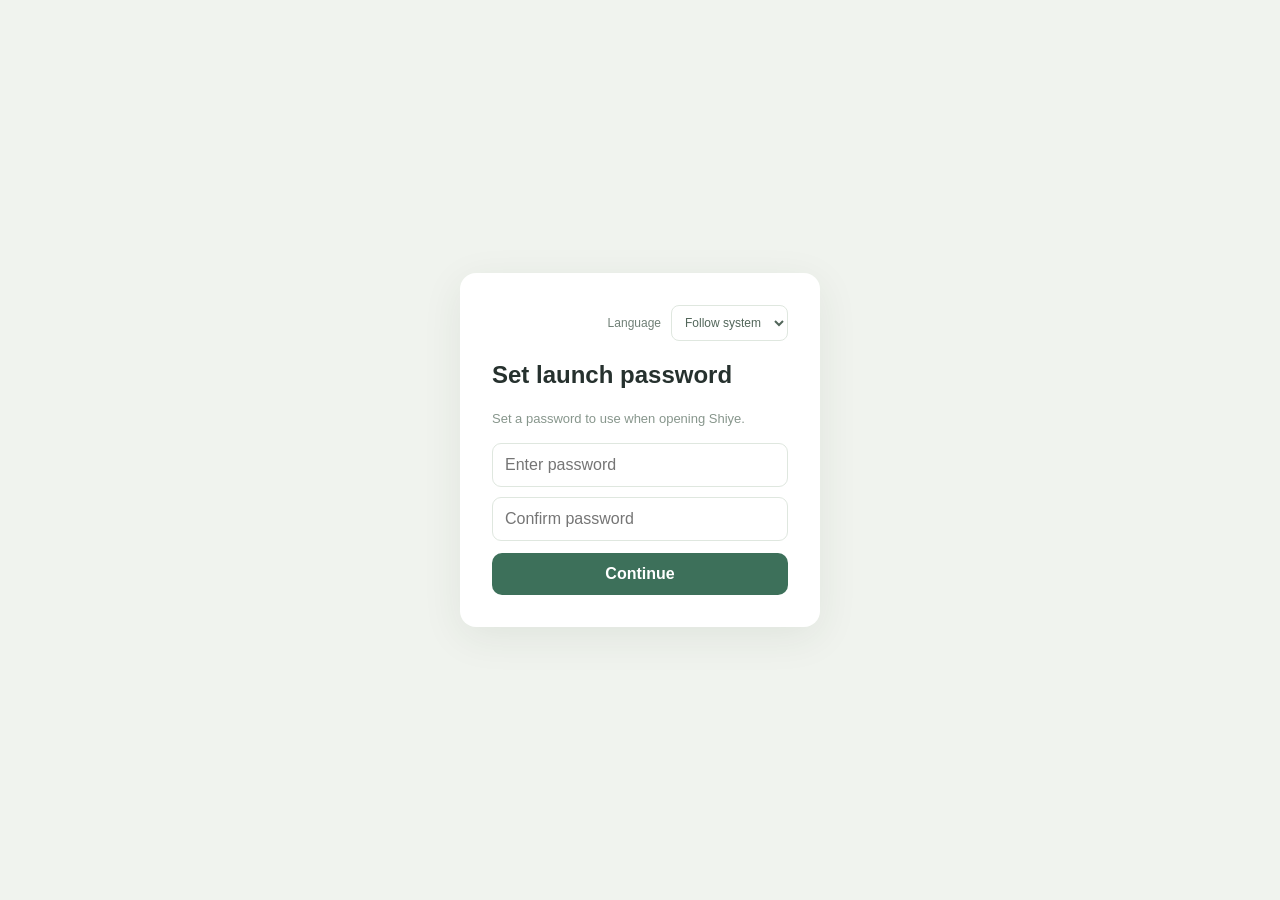
==== commit 4567478d: "Add multilingual settings, image notes and aligned collection search" ====
--- a/web/index.html
+++ b/web/index.html
@@ -1,16 +1,29 @@
-<!doctype html><html lang="zh-CN"><head><meta charset="utf-8"><meta name="viewport" content="width=device-width,initial-scale=1"><title>拾页 · 网站收藏</title><style>
-:root{font-family:-apple-system,BlinkMacSystemFont,"PingFang SC","Microsoft YaHei",sans-serif;color:#26312e;background:#f6f7f4;font-synthesis:none}*{box-sizing:border-box}body{margin:0}button,input,textarea{font:inherit}button{cursor:pointer}.app{display:flex;min-height:100vh}.sidebar{width:250px;flex-shrink:0;background:#f0f3ee;border-right:1px solid #e2e8df;display:flex;flex-direction:column;padding:32px 20px}.brand{display:flex;align-items:center;gap:11px;padding:0 8px 35px}.logo{width:38px;height:38px;border-radius:12px;background:#3d705a;color:white;display:grid;place-items:center;font-size:21px}.brand strong{font-size:19px;letter-spacing:.12em}.brand small{display:block;color:#929e96;font-size:10px;letter-spacing:.13em;margin-top:3px}.section{display:flex;justify-content:space-between;align-items:center;color:#8a988e;font-size:11px;font-weight:700;letter-spacing:.12em;padding:0 9px 12px}.icon-button{border:0;background:transparent;color:#87968c;font-size:20px;line-height:1}.groups{display:grid;gap:5px}.group{display:flex;align-items:center;gap:11px;width:100%;border:0;background:transparent;text-align:left;color:#65736a;padding:12px;border-radius:10px}.group.drag-over,.card.drag-over{outline:2px solid #6f9f7b;outline-offset:2px}.group.insert-before{box-shadow:inset 0 3px #6f9f7b}.group.insert-after{box-shadow:inset 0 -3px #6f9f7b}.card.insert-before{box-shadow:inset 4px 0 #6f9f7b}.card.insert-after{box-shadow:inset -4px 0 #6f9f7b}.drop-zone{display:none;border:1px dashed #8caf94;border-radius:9px;color:#63876d;text-align:center;font-size:12px;padding:10px;margin:6px 0;background:#edf5ec}.drop-zone.visible{display:block}.drop-zone.drag-over{background:#d6e9d7;border-color:#3d705a}.dragging{opacity:.4}.group[draggable=true],.card[draggable=true]{cursor:grab}.group.active{background:#dce8dc;color:#345d48;font-weight:600}.group .count{margin-left:auto;color:#91a095;font-size:12px}.side-bottom{margin-top:auto;padding:25px 8px 0;border-top:1px solid #dfe6dd;display:grid;gap:12px}.side-bottom button{border:0;background:none;text-align:left;color:#68796e;padding:3px 0}.side-bottom small{color:#a0ada2;line-height:1.7}.main{flex:1;min-width:0;padding:32px clamp(28px,6vw,100px)}.content{max-width:1050px;margin:auto}.eyebrow{font-size:11px;color:#91a397;letter-spacing:.18em;font-weight:700}.heading{display:flex;align-items:end;justify-content:space-between;gap:20px;margin:0 0 32px}.heading h1{margin:0 0 8px;font-size:32px;letter-spacing:.03em}.heading p{margin:0;color:#929e96;font-size:14px}.primary{background:#3d705a;color:white;border:0;border-radius:10px;padding:12px 18px;font-weight:600;white-space:nowrap}.primary:hover{background:#315f4b}.popover-wrap{position:relative}.popover{position:absolute;z-index:5;right:0;top:calc(100% + 5px);min-width:140px;background:white;border:1px solid #e1e7df;border-radius:10px;padding:5px;box-shadow:0 8px 24px #263a2c20}.popover button{display:block;width:100%;text-align:left;border:0;background:transparent;border-radius:6px;padding:9px 11px;color:#52665a}.popover button:hover{background:#f0f5ef}.popover button.danger{color:#b65650}.toolbar{display:flex;align-items:center;justify-content:center;gap:12px;flex:1;min-width:0}.toolbar .search{min-width:120px}.toolbar #editGroup,.toolbar #siteColumns{white-space:nowrap;flex-shrink:0;min-height:40px}.toolbar #siteColumns{border:1px solid #dfe7df;background:#fff;border-radius:9px;padding:10px;color:#52665a;font-size:13px}.search{background:#fff;border:1px solid #e4eae3;border-radius:10px;padding:11px 14px;width:min(320px,100%);outline:none}.search:focus,input:focus,textarea:focus{border-color:#8fb59d}.size-control{display:flex;align-items:center;gap:7px;color:#87968c;font-size:12px;white-space:nowrap}.size-arrows{display:grid;grid-template-columns:repeat(3,24px);grid-template-rows:repeat(3,20px);gap:2px}.size-arrows [data-size=up]{grid-area:1/2}.size-arrows [data-size=left]{grid-area:2/1}.size-arrows [data-size=right]{grid-area:2/3}.size-arrows [data-size=down]{grid-area:3/2}.size-arrows button{width:24px;height:20px;padding:0;border:1px solid #d6e2d7;border-radius:5px;background:#fff;color:#527b60;line-height:1}.size-pad{width:70px;height:70px;position:relative;border:1px solid #d6e2d7;border-radius:10px;background:linear-gradient(90deg,transparent 49%,#d5e2d6 49%,#d5e2d6 51%,transparent 51%),linear-gradient(transparent 49%,#d5e2d6 49%,#d5e2d6 51%,transparent 51%),#f5f9f4;cursor:crosshair;touch-action:none}.size-knob{position:absolute;width:16px;height:16px;border-radius:50%;background:#3d705a;transform:translate(-50%,-50%);pointer-events:none}.subtle{border:1px solid #e1e7df;background:white;border-radius:9px;color:#708077;padding:10px 13px}.cards{display:grid;grid-template-columns:repeat(auto-fill,minmax(min(var(--card-width, 265px), 100%),1fr));gap:16px;margin-top:24px}#cards{grid-template-columns:repeat(auto-fill,minmax(min(var(--card-width, 265px),100%),var(--card-width,265px)));align-items:start}#cards .card{height:var(--card-height,175px);min-height:0;overflow:hidden}#cards .note{min-height:0;overflow:hidden;flex:1;margin-top:10px}#cards .card-footer{flex-shrink:0;padding-top:6px;gap:8px;align-items:center}#cards .site-favorite{border:0;background:none;color:#668e74;padding:3px;white-space:nowrap;font-size:11px}#cards .site-more{border:0;background:none;color:#668e74;padding:3px;white-space:nowrap;font-size:11px}.card{background:#fff;border:1px solid #e8ede7;border-radius:14px;padding:20px;min-height:var(--card-height, 175px);box-shadow:0 3px 14px #283a2c05;display:flex;flex-direction:column}.card-top{display:flex;align-items:center;gap:12px}.site-icon{width:42px;height:42px;display:grid;place-items:center;border-radius:12px;background:#edf4eb;color:#5e8268;font-size:20px;font-weight:600}.site-title{min-width:0;flex:1}.site-title a{font-size:15px;font-weight:700;color:#2d3b32;text-decoration:none}.site-title a:hover{text-decoration:underline}.site-title span{display:block;color:#a1ada3;font-size:12px;margin-top:5px;overflow:hidden;text-overflow:ellipsis;white-space:nowrap}.drag-handle{border:0;background:transparent;color:#9bac9e;cursor:grab;font-size:20px;line-height:1;padding:4px;touch-action:none}.drag-handle:active{cursor:grabbing}.menu{border:0;background:none;color:#a0aca2;font-size:21px;line-height:1}.note{color:#88968c;font-size:13px;line-height:1.7;margin:20px 0 0;white-space:pre-wrap;overflow-wrap:anywhere}.card-footer{margin-top:auto;padding-top:17px;display:flex;justify-content:space-between;color:#b1bcb2;font-size:11px}.card-footer a{color:#81a28b;text-decoration:none}.empty{grid-column:1/-1;text-align:center;color:#9ba99e;padding:80px 20px}.empty strong{display:block;color:#586c5e;margin:15px}.empty-icon{font-size:36px;color:#adc3b1}.welcome{margin-top:25px;padding:22px 24px;background:#edf3eb;border-radius:13px;color:#718a77;font-size:13px;line-height:1.7}.welcome strong{display:block;color:#4e7057;margin-bottom:4px}.modal{border:0;border-radius:16px;padding:0;width:min(440px,calc(100% - 32px));box-shadow:0 20px 70px #142c1e33}.modal::backdrop{background:#1c2d2380}.form{padding:28px}.form h2{margin:0 0 8px;font-size:21px}.form p{color:#9aa79c;font-size:13px;margin:0 0 24px}.form label{display:block;font-size:13px;font-weight:600;color:#66786b;margin:16px 0 7px}.form input,.form textarea,.form select{width:100%;border:1px solid #dfe7df;border-radius:9px;padding:11px;outline:none;background:white}.form textarea{height:90px;resize:vertical}.actions{display:flex;justify-content:flex-end;gap:10px;margin-top:24px}.error{color:#bc594d;font-size:12px;margin-top:10px}.hidden{display:none} @media(max-width:700px){.app{display:block}.sidebar{width:auto;padding:18px}.brand{padding:0 0 16px}.groups{display:flex;overflow:auto}.group{white-space:nowrap;width:auto}.section{padding-left:0}.side-bottom{display:flex;align-items:center;gap:20px;margin-top:16px;padding:14px 0 0}.side-bottom small{display:none}.main{padding:35px 20px}.heading h1{font-size:26px}.cards{grid-template-columns:1fr}.heading{align-items:flex-start;flex-wrap:wrap}.heading .toolbar{order:3;flex-basis:100%;justify-content:flex-start;flex-wrap:wrap}.heading .primary{margin-left:auto}}
-#bookmarkCards{grid-template-columns:repeat(var(--bookmark-columns, 4),minmax(0,1fr));align-items:start}@media(max-width:900px){#bookmarkCards{grid-template-columns:repeat(auto-fit,minmax(min(235px,100%),1fr))}}#bookmarkCards .card{height:440px;min-height:0;padding:14px;overflow:hidden}#bookmarkCards .bookmark-cover{width:100%;height:115px;object-fit:cover;border-radius:9px;margin-bottom:8px;flex-shrink:0}#bookmarkCards .bookmark-description{display:-webkit-box;-webkit-line-clamp:5;-webkit-box-orient:vertical;overflow:hidden;margin:6px 0;line-height:1.45}#bookmarkCards .site-title a{display:-webkit-box;-webkit-line-clamp:2;-webkit-box-orient:vertical;overflow:hidden}#bookmarkCards .bookmark-meta{white-space:nowrap;overflow:hidden;text-overflow:ellipsis;margin-top:6px}#bookmarkCards .bookmark-note{height:60px;min-height:60px}#bookmarkCards .card-footer{padding-top:6px;gap:3px;align-items:center;flex-wrap:nowrap;justify-content:space-between}#bookmarkCards .card-footer button,#bookmarkCards .card-footer a{padding:5px 4px;font-size:11px;white-space:nowrap}#bookmarkCards .card-footer a{white-space:nowrap} .bookmark-tools{display:flex;align-items:center;gap:8px;flex-wrap:wrap;margin-top:16px}.bookmark-tools #bookmarkSearch{flex:1 1 150px;min-width:130px}.bookmark-tools .date-range input{width:130px;min-width:110px}.rating-stars{color:#bd954c;white-space:nowrap;letter-spacing:2px}.rating-choices{display:flex;gap:8px;margin:20px 0}.rating-choices button{font-size:30px;border:0;background:transparent;color:#bd954c;padding:4px}.date-range{display:flex;align-items:center;gap:8px;flex-wrap:wrap}.date-range span{color:#708077;align-self:center}.date-range input{width:185px;min-width:185px}.bookmark-tools input,.bookmark-tools select{border:1px solid #dfe7df;background:white;border-radius:9px;padding:10px;color:#52665a}.bookmark-description{font-size:13px;color:#718077;line-height:1.6;overflow-wrap:anywhere}.bookmark-note{width:100%;min-height:65px;resize:vertical;border:1px solid #e4ebe3;border-radius:8px;padding:9px;margin-top:12px;font:inherit;font-size:13px}.bookmark-meta{font-size:11px;color:#94a399;margin-top:12px}.bookmark-add{display:flex;gap:8px;margin-top:20px}.bookmark-add input{flex:1;min-width:0;border:1px solid #dfe7df;border-radius:9px;padding:11px}.bookmark-status{font-size:12px;color:#a17a57;margin-top:8px}
-</style></head><body><div id="lockScreen" style="position:fixed;inset:0;z-index:100;background:#f0f3ee;display:grid;place-items:center"><form id="lockForm" style="background:white;padding:32px;border-radius:16px;width:min(360px,90vw);box-shadow:0 10px 40px #263a2c14"><h2 id="lockTitle">设置开机密码</h2><p id="lockHint" style="color:#87968c;font-size:13px;line-height:1.6">首次使用，请设置打开拾页时使用的密码。</p><input id="lockPassword" type="password" required autocomplete="off" placeholder="输入密码" style="width:100%;padding:12px;border:1px solid #dfe7df;border-radius:9px"><input id="lockConfirm" type="password" autocomplete="off" placeholder="再次输入密码" style="width:100%;padding:12px;border:1px solid #dfe7df;border-radius:9px;margin-top:10px"><p id="lockError" style="color:#bc594d;font-size:12px"></p><button class="primary" style="width:100%">继续</button></form></div><div class="app"><aside class="sidebar"><div class="brand"><div class="logo">✳</div><div><strong>拾页</strong><small>YOUR LITTLE LIBRARY</small></div></div><button class="group" id="favoriteView">☆　网站收藏</button><button class="group" id="bookmarkView">🔖　书签收藏</button><div class="section" style="margin-top:20px"><span>我的分组</span><button class="icon-button" id="addGroup" title="添加分组">＋</button></div><div class="drop-zone group-start" data-drop="group-start">拖到这里放在最前</div><div class="groups" id="groups"></div><div class="drop-zone group-end" data-drop="group-end">拖到这里放在最后</div><div class="side-bottom"><button id="importBtn">⇧ &nbsp;导入数据</button><button id="exportBtn">⇩ &nbsp;导出数据</button><button id="passwordBtn">⌑ &nbsp;删除密码</button><button id="backupSettings">◷ &nbsp;云盘备份</button><small>你的收藏保存在当前浏览器中<br>建议定期导出备份</small></div></aside><main class="main"><div class="content"><div class="heading"><div><h1 id="title"></h1><div class="eyebrow" style="margin-bottom:8px">YOUR COLLECTION</div><p id="subtitle"></p></div><div class="toolbar"><input class="search" id="search" placeholder="⌕  搜索所有分组的网站"><div class="popover-wrap"><button class="subtle" id="editGroup" type="button">编辑分组</button><div class="popover hidden" id="groupMenu"><button data-action="edit">编辑分组</button><button data-action="delete" class="danger">删除分组</button></div></div><select id="siteColumns" class="subtle" aria-label="网站每行显示卡片数量"><option value="auto">自动排列</option><option value="2">每行 2 张</option><option value="3">每行 3 张</option><option value="4">每行 4 张</option><option value="5">每行 5 张</option><option value="6">每行 6 张</option></select><div class="size-control">卡片大小 <div class="size-arrows" role="group" aria-label="调整卡片大小"><button type="button" data-size="up" aria-label="增加高度" title="增加高度">↑</button><button type="button" data-size="left" aria-label="减小宽度" title="减小宽度">←</button><button type="button" data-size="right" aria-label="增加宽度" title="增加宽度">→</button><button type="button" data-size="down" aria-label="减小高度" title="减小高度">↓</button></div><span id="sizeLabel" aria-live="polite"></span></div></div></div><button class="primary" id="addSite">＋ &nbsp;添加网站</button></div><div id="bookmarkPanel" class="hidden"><div class="bookmark-add"><input id="bookmarkURL" placeholder="粘贴 YouTube、X 等分享链接"><button class="primary" id="saveBookmark">收藏链接</button></div><div class="bookmark-status" id="bookmarkStatus"></div><div class="bookmark-tools"><input id="bookmarkSearch" placeholder="搜索标题、链接或备注"><select id="bookmarkPlatform"><option value="">所有平台</option></select><select id="bookmarkRating" aria-label="星级筛选"><option value="">全部星级</option><option value="0">未评级</option><option value="1">★</option><option value="2">★★</option><option value="3">★★★</option></select><select id="datePrecision" aria-label="日期筛选精度"><option value="year">按年</option><option value="month">按年月</option><option value="day">按年月日</option></select><div class="date-range"><input id="bookmarkFrom" type="number" min="1" max="9999" placeholder="开始年份" aria-label="收藏开始日期"><span>至</span><input id="bookmarkTo" type="number" min="1" max="9999" placeholder="结束年份" aria-label="收藏结束日期"></div><button class="subtle" id="resetBookmarkFilters" type="button">重置</button><select id="bookmarkColumns" aria-label="每行显示卡片数量"><option value="2">每行 2 张</option><option value="3">每行 3 张</option><option value="4">每行 4 张</option><option value="5">每行 5 张</option><option value="6">每行 6 张</option></select></div><div class="cards" id="bookmarkCards"></div></div><div id="sitePanel"><div class="drop-zone site-start" data-drop="site-start">拖到这里放在最前</div><div class="cards" id="cards"></div><div class="drop-zone site-end" data-drop="site-end">拖到这里放在最后</div><div class="welcome" id="welcome"><strong>留住每一个值得回访的地方</strong>把常用的网站按自己的方式整理起来，让想找的内容随时都在。</div></div></div></main></div><dialog class="modal" id="deleteBookmarkDialog"><form class="form" id="deleteBookmarkForm"><h2>删除书签？</h2><p id="deleteBookmarkName"></p><div class="actions"><button class="subtle" type="button" id="cancelDeleteBookmark">取消</button><button class="primary" type="submit">删除</button></div></form></dialog><dialog class="modal" id="detailsDialog"><div class="form"><h2 id="detailsTitle"></h2><p id="detailsText" style="white-space:pre-wrap;overflow-wrap:anywhere;max-height:55vh;overflow:auto;color:#52665a"></p><div class="actions"><button class="subtle" type="button" onclick="document.getElementById('detailsDialog').close()">关闭</button></div></div></dialog><dialog class="modal" id="ratingDialog"><div class="form"><h2>书签评级</h2><p>选择一至三颗星</p><div class="rating-choices"><button type="button" data-rating="1" aria-label="一星">★</button><button type="button" data-rating="2" aria-label="二星">★</button><button type="button" data-rating="3" aria-label="三星">★</button></div><div class="actions"><button type="button" class="subtle" id="clearRating">清除评级</button><button type="button" class="subtle" id="cancelRating">取消</button></div></div></dialog><dialog class="modal" id="noteDialog"><form class="form" id="noteForm"><h2>备注</h2><label for="noteInput">书签备注</label><textarea id="noteInput" placeholder="写下备注…"></textarea><div class="actions"><button class="subtle" type="button" id="cancelNote">取消</button><button class="primary">保存</button></div></form></dialog><dialog class="modal" id="titleDialog"><form class="form" id="titleForm"><h2>编辑标题</h2><label for="bookmarkTitleInput">标题</label><input id="bookmarkTitleInput" required maxlength="300"><div class="actions"><button class="subtle" type="button" id="cancelTitle">取消</button><button class="primary">保存</button></div></form></dialog><dialog class="modal" id="backupDialog"><form class="form" id="backupForm"><h2>云盘备份</h2><p>选择文件夹后，点击立即备份。</p><div class="welcome" style="margin:0 0 20px">手动备份会加密写入选中的文件夹，各保留最近 30 份。此功能在 Mac App 中使用。</div><label><input id="backupIcloudEnabled" type="checkbox" style="width:auto"> iCloud 云盘</label><input id="backupIcloudPath" placeholder="例如 iCloud 云盘 / 拾页备份"><button type="button" class="subtle" id="chooseIcloud">选择 iCloud 文件夹</button><label><input id="backupGoogleEnabled" type="checkbox" style="width:auto"> Google Drive</label><input id="backupGooglePath" placeholder="例如 Google Drive / 拾页备份"><button type="button" class="subtle" id="chooseGoogle">选择 Google Drive 文件夹</button><input id="backupFrequency" type="hidden" value="daily"><input id="backupCount" type="hidden" value="30"><p style="margin-top:18px">备份将使用单独设置的密码加密。Google Drive 需要安装并登录桌面版。</p><div class="actions"><button type="button" class="subtle" id="closeBackup">取消</button><button type="submit" class="subtle">保存设置</button><button type="button" class="primary" id="backupNow">立即备份</button></div></form></dialog><input id="file" type="file" accept=".json,application/json" class="hidden"><dialog class="modal" id="dialog"><form class="form" id="form"><h2 id="formTitle"></h2><p id="formHint"></p><label for="name">名称</label><input id="name" required maxlength="100" autocomplete="off"><div id="siteFields"><label for="url">网站链接</label><input id="url" placeholder="例如 example.com"><label for="note">备注 <span style="font-weight:400;color:#b1bcb2">（选填）</span></label><textarea id="note" placeholder="记录一点关于这个网站的内容"></textarea></div><div class="error" id="error"></div><div class="actions"><button type="button" class="subtle" id="cancel">取消</button><button class="primary" type="submit">保存</button></div></form></dialog><script>
-const key='shiyebookmarks-v1';const demo=[];let groups;try{groups=JSON.parse(window.shiyuNativeLibrary||localStorage.getItem(key))||demo}catch{groups=demo}let selected=groups.find(g=>!g.bookmarkCollection)?.id,mode,editing,bookmarkMode=false,favoriteMode=false;const $=id=>document.getElementById(id);function esc(s){return String(s).replace(/[&<>"']/g,c=>({'&':'&amp;','<':'&lt;','>':'&gt;','"':'&quot;',"'":'&#39;'}[c]))}function save(){try{localStorage.setItem(key,JSON.stringify(groups));window.webkit?.messageHandlers?.persistLibrary?.postMessage(JSON.stringify(groups));return true}catch(e){alert('保存失败，请检查浏览器存储空间或权限。');return false}}function current(){return groups.find(g=>g.id===selected)}function render(){if(favoriteMode){renderFavorites();return}if(bookmarkMode){renderBookmarks();return} $('bookmarkPanel').classList.add('hidden');$('sitePanel').classList.remove('hidden');$('bookmarkView').classList.remove('active');$('favoriteView').classList.remove('active');document.querySelector('.toolbar').style.display='';$('addSite').style.display='';let g=current();$('groups').innerHTML=groups.filter(x=>!x.bookmarkCollection).map(x=>`<button draggable="true" class="group ${x.id===selected?'active':''}" data-id="${esc(x.id)}"><span>▱</span><span>${esc(x.name)}</span><span class="count">${x.sites.length}</span></button>`).join('');$('groups').querySelectorAll('button').forEach(b=>b.onclick=()=>{favoriteMode=false;bookmarkMode=false;selected=b.dataset.id;$('search').value='';render()});$('title').textContent=g?.name||'你的收藏';$('subtitle').textContent=g?`${g.sites.length} 个网站，随时回来看看`:'先创建一个分组，开始整理你的网站';$('addSite').disabled=!g;$('editGroup').disabled=!g;let q=$('search').value.trim().toLowerCase();let sites=q?groups.filter(group=>!group.bookmarkCollection).flatMap(group=>group.sites.filter(s=>[s.name,s.url,s.note].some(v=>v.toLowerCase().includes(q))).map(s=>({...s,searchGroup:group.name,searchGroupId:group.id}))):(g?.sites||[]);$('cards').innerHTML=sites.length?sites.map(s=>`<article class="card" data-site-id="${esc(s.id)}"><div class="card-top"><span class="drag-handle" draggable="true" title="拖动排序或移动到其他分组" aria-label="拖动网站">⠿</span><div class="site-icon">${esc(s.name.slice(0,1).toUpperCase())}</div><div class="site-title"><a draggable="false" href="${esc(s.url)}" target="_blank" rel="noopener noreferrer">${esc(s.name)}</a><span>${esc(s.url.replace(/^https?:\/\//,''))}</span></div><div class="popover-wrap"><button class="menu" data-id="${esc(s.id)}" title="网站选项">···</button><div class="popover hidden"><button data-action="edit">编辑网站</button><button data-action="delete" class="danger">删除网站</button></div></div></div><p class="note">${esc(s.note||'还没有添加备注')}</p><div class="card-footer"><button type="button" class="site-favorite" data-id="${esc(s.id)}">${s.favorite?'★ 已收藏':'☆ 收藏'}</button><button type="button" class="site-more hidden" data-id="${esc(s.id)}">显示</button><a draggable="false" href="${esc(s.url)}" target="_blank" rel="noopener noreferrer">访问网站 ↗</a></div></article>`).join(''):`<div class="empty"><div class="empty-icon">⌑</div><strong>${q?'没有找到匹配的网站':g?'这里还没有网站':'创建一个分组吧'}</strong>${q?'试试其他关键词':g?'点击右上角，添加第一个收藏':'点击左侧的 ＋ 添加分组'}</div>`;$('cards').querySelectorAll('.menu').forEach(b=>{b.onclick=e=>{e.stopPropagation();let menu=b.nextElementSibling,wasHidden=menu.classList.contains('hidden');closeMenus();menu.classList.toggle('hidden',!wasHidden)};b.nextElementSibling.querySelectorAll('button').forEach(action=>action.onclick=()=>{let owner=groups.find(g=>g.sites.some(x=>x.id===b.dataset.id));let s=owner?.sites.find(x=>x.id===b.dataset.id);closeMenus();if(!s)return;if(action.dataset.action==='edit'){selected=owner.id;show('site',s)}else if(confirm(`删除“${s.name}”？`)){owner.sites=owner.sites.filter(x=>x.id!==s.id);save();render()}})});$('cards').querySelectorAll('.site-favorite').forEach(button=>button.onclick=()=>{let owner=groups.find(g=>!g.bookmarkCollection&&g.sites.some(x=>x.id===button.dataset.id)),site=owner?.sites.find(x=>x.id===button.dataset.id);if(site){site.favorite=!site.favorite;save();render()}});$('cards').querySelectorAll('.card').forEach(card=>{let note=card.querySelector('.note'),button=card.querySelector('.site-more'),site=sites.find(x=>x.id===card.dataset.siteId);if(!site||!site.note)return;button.classList.toggle('hidden',note.scrollHeight<=note.clientHeight+1);button.onclick=()=>{$('detailsTitle').textContent=site.name;$('detailsText').textContent=site.note;$('detailsDialog').showModal()}});$('welcome').style.display=sites.length&&!q?'block':'none';document.querySelectorAll('.drag-handle').forEach(h=>{h.style.opacity=q?'0.3':'';h.title=q?'请先清空搜索再拖动排序':'拖动排序或移动到其他分组'});bindDrag()}let drag=null;function bindDrag(){document.querySelectorAll('.group,.card').forEach(el=>{let handle=el.classList.contains('card')?el.querySelector('.drag-handle'):el;handle.ondragstart=e=>{if(el.classList.contains('card')&&$('search').value.trim()){e.preventDefault();return}drag=el.classList.contains('group')?{type:'group',id:el.dataset.id}:{type:'site',id:el.dataset.siteId,group:selected};e.dataTransfer.effectAllowed='move';e.dataTransfer.setData('text/plain',drag.id);requestAnimationFrame(()=>{el.classList.add('dragging');document.querySelectorAll('.'+(drag?.type==='group'?'group':'site')+'-start,.'+(drag?.type==='group'?'group':'site')+'-end').forEach(x=>x.classList.add('visible'))})};handle.ondragend=()=>{drag=null;document.querySelectorAll('.dragging,.drag-over,.insert-before,.insert-after,.drop-zone.visible').forEach(x=>x.classList.remove('dragging','drag-over','insert-before','insert-after','visible'))};el.ondragover=e=>{if(!drag)return;if(el.classList.contains('card')&&(drag.type!=='site'||drag.group!==selected))return;e.preventDefault();e.dataTransfer.dropEffect='move';el.classList.add('drag-over');let rect=el.getBoundingClientRect();let after=el.classList.contains('card')?e.clientX>rect.left+rect.width/2:e.clientY>rect.top+rect.height/2;el.classList.toggle('insert-before',!after);el.classList.toggle('insert-after',after)};el.ondragleave=()=>el.classList.remove('drag-over','insert-before','insert-after');el.ondrop=e=>{e.preventDefault();let after=el.classList.contains('insert-after');el.classList.remove('drag-over','insert-before','insert-after');if(!drag)return;if(drag.type==='group'&&el.classList.contains('group')){let from=groups.findIndex(g=>g.id===drag.id),to=groups.findIndex(g=>g.id===el.dataset.id);if(from>=0&&to>=0&&from!==to){let [item]=groups.splice(from,1);let target=groups.findIndex(g=>g.id===el.dataset.id);groups.splice(target+(after?1:0),0,item);save();render()}}else if(drag.type==='site'&&el.classList.contains('group')){let from=groups.find(g=>g.id===drag.group),to=groups.find(g=>g.id===el.dataset.id);if(from&&to&&from!==to){let i=from.sites.findIndex(s=>s.id===drag.id);if(i>=0){to.sites.push(from.sites.splice(i,1)[0]);save();render()}}}else if(drag.type==='site'&&el.classList.contains('card')&&drag.group===selected){let list=current().sites,from=list.findIndex(s=>s.id===drag.id),to=list.findIndex(s=>s.id===el.dataset.siteId);if(from>=0&&to>=0&&from!==to){let [item]=list.splice(from,1);let target=list.findIndex(s=>s.id===el.dataset.siteId);list.splice(target+(after?1:0),0,item);save();render()}}drag=null}});document.querySelectorAll('.drop-zone').forEach(zone=>{zone.ondragover=e=>{if(!drag||!zone.dataset.drop.startsWith(drag.type))return;e.preventDefault();e.dataTransfer.dropEffect='move';zone.classList.add('drag-over')};zone.ondragleave=()=>zone.classList.remove('drag-over');zone.ondrop=e=>{e.preventDefault();if(!drag||!zone.dataset.drop.startsWith(drag.type))return;let list=drag.type==='group'?groups:groups.find(g=>g.id===drag.group)?.sites;if(list){let i=list.findIndex(x=>x.id===drag.id);if(i>=0){let [item]=list.splice(i,1);if(zone.dataset.drop.endsWith('start'))list.unshift(item);else list.push(item);save()}}drag=null;render();document.querySelectorAll('.drop-zone').forEach(x=>x.classList.remove('visible','drag-over'))}})}function show(kind,item){mode=kind;editing=item;$('form').reset();$('error').textContent='';$('siteFields').classList.toggle('hidden',kind==='group');$('formTitle').textContent=kind==='group'?(item?'编辑分组':'新建分组'):(item?'编辑网站':'添加网站');$('formHint').textContent=kind==='group'?'为你的收藏创建一个小角落':'把值得回访的网站收藏起来';$('name').value=item?.name||'';$('url').value=item?.url||'';$('note').value=item?.note||'';$('dialog').showModal();$('name').focus()}$('addGroup').onclick=()=>show('group');$('addSite').onclick=()=>show('site');$('cancel').onclick=()=>$('dialog').close();$('search').oninput=render;const siteColumnsKey='shiyu-site-columns';$('siteColumns').value=localStorage.getItem(siteColumnsKey)||'auto';function applySiteColumns(){let v=$('siteColumns').value;$('cards').style.gridTemplateColumns=v==='auto'?'':`repeat(${v}, minmax(0, 1fr))`;try{localStorage.setItem(siteColumnsKey,v)}catch{}}$('siteColumns').onchange=applySiteColumns;applySiteColumns();const sizeKey='shiyu-card-width',heightKey='shiyu-card-height';let cardWidth=Math.min(400,Math.max(200,Number(localStorage.getItem(sizeKey))||265)),cardHeight=Math.min(320,Math.max(140,Number(localStorage.getItem(heightKey))||175));function updateCardSize(){document.documentElement.style.setProperty('--card-width',cardWidth+'px');document.documentElement.style.setProperty('--card-height',cardHeight+'px');$('cards').querySelectorAll('.card').forEach(card=>{let note=card.querySelector('.note'),button=card.querySelector('.site-more');if(button&&note&&note.textContent!=='还没有添加备注')button.classList.toggle('hidden',note.scrollHeight<=note.clientHeight+1)});$('sizeLabel').textContent=`${cardWidth} × ${cardHeight}`;try{localStorage.setItem(sizeKey,cardWidth);localStorage.setItem(heightKey,cardHeight)}catch{}}document.querySelectorAll('[data-size]').forEach(button=>button.onclick=()=>{switch(button.dataset.size){case 'left':cardWidth=Math.max(200,cardWidth-10);break;case 'right':cardWidth=Math.min(400,cardWidth+10);break;case 'up':cardHeight=Math.min(320,cardHeight+10);break;case 'down':cardHeight=Math.max(140,cardHeight-10);break}updateCardSize()});updateCardSize();function closeMenus(){document.querySelectorAll('.popover').forEach(m=>m.classList.add('hidden'))}document.addEventListener('click',e=>{if(!e.target.closest('.popover-wrap'))closeMenus()});$('editGroup').onclick=e=>{e.stopPropagation();let menu=$('groupMenu'),wasHidden=menu.classList.contains('hidden');closeMenus();menu.classList.toggle('hidden',!wasHidden)};$('groupMenu').querySelectorAll('button').forEach(button=>button.onclick=()=>{let g=current();closeMenus();if(!g)return;if(button.dataset.action==='edit')show('group',g);else deleteGroup(g)});$('form').onsubmit=e=>{e.preventDefault();let name=$('name').value.trim();if(!name){$('error').textContent='请填写名称';return}if(mode==='group'){if(editing)editing.name=name;else{let g={id:crypto.randomUUID(),name,sites:[]};groups.push(g);selected=g.id}favoriteMode=false;bookmarkMode=false}else{let raw=$('url').value.trim();if(!/^https?:\/\//i.test(raw))raw='https://'+raw;let url;try{url=new URL(raw);if(!['http:','https:'].includes(url.protocol)||!url.hostname)throw Error()}catch{$('error').textContent='请输入有效的网址';return}let data={name,url:url.href,note:$('note').value.trim()};if(editing)Object.assign(editing,data);else current().sites.push({id:crypto.randomUUID(),...data})}save();$('dialog').close();if(mode==='site'){$('search').value='';bookmarkMode=false}render()};const passKey='shiyu-delete-password';
-function b64(a){return btoa(String.fromCharCode(...new Uint8Array(a)))}
+<!doctype html><html lang="zh-CN"><head><meta charset="utf-8"><meta name="viewport" content="width=device-width,initial-scale=1"><title>拾页 · 网站收藏</title><link rel="icon" href="data:,"><style>
+:root{font-family:-apple-system,BlinkMacSystemFont,"PingFang SC","Microsoft YaHei",sans-serif;color:#26312e;background:#f6f7f4;font-synthesis:none}*{box-sizing:border-box}body{margin:0}button,input,textarea{font:inherit}button{cursor:pointer}.app{display:flex;min-height:100vh}.sidebar{width:250px;flex-shrink:0;background:#f0f3ee;border-right:1px solid #e2e8df;display:flex;flex-direction:column;padding:32px 20px}.brand{display:flex;align-items:center;gap:11px;padding:0 8px 35px}.logo{width:38px;height:38px;border-radius:12px;background:#3d705a;color:white;display:grid;place-items:center;font-size:21px}.brand strong{font-size:19px;letter-spacing:.12em}.brand small{display:block;color:#929e96;font-size:10px;letter-spacing:.13em;margin-top:3px}.section{display:flex;justify-content:space-between;align-items:center;color:#8a988e;font-size:11px;font-weight:700;letter-spacing:.12em;padding:0 9px 12px}.icon-button{border:0;background:transparent;color:#87968c;font-size:20px;line-height:1}.groups{display:grid;gap:5px}.group{display:flex;align-items:center;gap:11px;width:100%;border:0;background:transparent;text-align:left;color:#65736a;padding:12px;border-radius:10px}.group.drag-over,.card.drag-over{outline:2px solid #6f9f7b;outline-offset:2px}.group.insert-before{box-shadow:inset 0 3px #6f9f7b}.group.insert-after{box-shadow:inset 0 -3px #6f9f7b}.card.insert-before{box-shadow:inset 4px 0 #6f9f7b}.card.insert-after{box-shadow:inset -4px 0 #6f9f7b}.drop-zone{display:none;border:1px dashed #8caf94;border-radius:9px;color:#63876d;text-align:center;font-size:12px;padding:10px;margin:6px 0;background:#edf5ec}.drop-zone.visible{display:block}.drop-zone.drag-over{background:#d6e9d7;border-color:#3d705a}.dragging{opacity:.4}.group[draggable=true],.card[draggable=true]{cursor:grab}.group.active{background:#dce8dc;color:#345d48;font-weight:600}.group .count{margin-left:auto;color:#91a095;font-size:12px}.side-bottom{margin-top:auto;padding:25px 8px 0;border-top:1px solid #dfe6dd;display:grid;gap:12px}.side-bottom button{border:0;background:none;text-align:left;color:#68796e;padding:3px 0}.side-bottom small{color:#a0ada2;line-height:1.7}.main{flex:1;min-width:0;padding:32px clamp(28px,6vw,100px)}.content{width:100%;margin:0}.eyebrow{font-size:11px;color:#91a397;letter-spacing:.18em;font-weight:700}.heading{display:flex;align-items:end;justify-content:space-between;gap:20px;margin:0 0 32px}.heading h1{margin:0 0 8px;font-size:32px;letter-spacing:.03em}.heading p{margin:0;color:#929e96;font-size:14px}.primary{background:#3d705a;color:white;border:0;border-radius:10px;padding:12px 18px;font-weight:600;white-space:nowrap}.primary:hover{background:#315f4b}.popover-wrap{position:relative}.popover{position:absolute;z-index:5;right:0;top:calc(100% + 5px);min-width:140px;background:white;border:1px solid #e1e7df;border-radius:10px;padding:5px;box-shadow:0 8px 24px #263a2c20}.popover button{display:block;width:100%;text-align:left;border:0;background:transparent;border-radius:6px;padding:9px 11px;color:#52665a}.popover button:hover{background:#f0f5ef}.popover button.danger{color:#b65650}.toolbar{display:flex;align-items:center;justify-content:flex-end;flex-wrap:wrap;gap:12px;flex:1;min-width:0}.toolbar .search{min-width:120px}.toolbar #editGroup,.toolbar #siteColumns{white-space:nowrap;flex-shrink:0;min-height:40px}.toolbar #siteColumns{border:1px solid #dfe7df;background:#fff;border-radius:9px;padding:10px;color:#52665a;font-size:13px}.search{background:#fff;border:1px solid #e4eae3;border-radius:10px;padding:11px 14px;width:min(320px,100%);outline:none}.search:focus,input:focus,textarea:focus{border-color:#8fb59d}.size-control{display:flex;align-items:center;gap:7px;color:#87968c;font-size:12px;white-space:nowrap}.size-arrows{display:grid;grid-template-columns:repeat(3,24px);grid-template-rows:repeat(3,20px);gap:2px}.size-arrows [data-size=up]{grid-area:1/2}.size-arrows [data-size=left]{grid-area:2/1}.size-arrows [data-size=right]{grid-area:2/3}.size-arrows [data-size=down]{grid-area:3/2}.size-arrows button{width:24px;height:20px;padding:0;border:1px solid #d6e2d7;border-radius:5px;background:#fff;color:#527b60;line-height:1}.size-pad{width:70px;height:70px;position:relative;border:1px solid #d6e2d7;border-radius:10px;background:linear-gradient(90deg,transparent 49%,#d5e2d6 49%,#d5e2d6 51%,transparent 51%),linear-gradient(transparent 49%,#d5e2d6 49%,#d5e2d6 51%,transparent 51%),#f5f9f4;cursor:crosshair;touch-action:none}.size-knob{position:absolute;width:16px;height:16px;border-radius:50%;background:#3d705a;transform:translate(-50%,-50%);pointer-events:none}.subtle{border:1px solid #e1e7df;background:white;border-radius:9px;color:#708077;padding:10px 13px}.cards{display:grid;grid-template-columns:repeat(auto-fill,minmax(min(var(--card-width, 265px), 100%),1fr));gap:16px;margin-top:24px}#cards{grid-template-columns:repeat(auto-fill,minmax(min(var(--card-width, 265px),100%),var(--card-width,265px)));align-items:start}#cards .card{height:var(--card-height,175px);min-height:0;overflow:hidden}#cards .note{min-height:0;overflow:hidden;flex:1;margin-top:10px}#cards .card-footer{flex-shrink:0;padding-top:6px;gap:8px;align-items:center}#cards .site-favorite{border:0;background:none;color:#668e74;padding:3px;white-space:nowrap;font-size:11px}#cards .site-more{border:0;background:none;color:#668e74;padding:3px;white-space:nowrap;font-size:11px}.card{background:#fff;border:1px solid #e8ede7;border-radius:14px;padding:20px;min-height:var(--card-height, 175px);box-shadow:0 3px 14px #283a2c05;display:flex;flex-direction:column}.card-top{display:flex;align-items:center;gap:12px}.site-icon{width:42px;height:42px;display:grid;place-items:center;border-radius:12px;background:#edf4eb;color:#5e8268;font-size:20px;font-weight:600}.site-title{min-width:0;flex:1}.site-title a{font-size:15px;font-weight:700;color:#2d3b32;text-decoration:none}.site-title a:hover{text-decoration:underline}.site-title span{display:block;color:#a1ada3;font-size:12px;margin-top:5px;overflow:hidden;text-overflow:ellipsis;white-space:nowrap}.drag-handle{border:0;background:transparent;color:#9bac9e;cursor:grab;font-size:20px;line-height:1;padding:4px;touch-action:none}.drag-handle:active{cursor:grabbing}.menu{border:0;background:none;color:#a0aca2;font-size:21px;line-height:1}.note{color:#88968c;font-size:13px;line-height:1.7;margin:20px 0 0;white-space:pre-wrap;overflow-wrap:anywhere}.card-footer{margin-top:auto;padding-top:17px;display:flex;justify-content:space-between;color:#b1bcb2;font-size:11px}.card-footer a{color:#81a28b;text-decoration:none}.empty{grid-column:1/-1;text-align:center;color:#9ba99e;padding:80px 20px}.empty strong{display:block;color:#586c5e;margin:15px}.empty-icon{font-size:36px;color:#adc3b1}.welcome{margin-top:25px;padding:22px 24px;background:#edf3eb;border-radius:13px;color:#718a77;font-size:13px;line-height:1.7}.welcome strong{display:block;color:#4e7057;margin-bottom:4px}.modal{border:0;border-radius:16px;padding:0;width:min(440px,calc(100% - 32px));box-shadow:0 20px 70px #142c1e33}.modal::backdrop{background:#1c2d2380}.form{padding:28px}.form h2{margin:0 0 8px;font-size:21px}.form p{color:#9aa79c;font-size:13px;margin:0 0 24px}.form label{display:block;font-size:13px;font-weight:600;color:#66786b;margin:16px 0 7px}.form input,.form textarea,.form select{width:100%;border:1px solid #dfe7df;border-radius:9px;padding:11px;outline:none;background:white}.form textarea{height:90px;resize:vertical}.actions{display:flex;justify-content:flex-end;gap:10px;margin-top:24px}.error{color:#bc594d;font-size:12px;margin-top:10px}.hidden{display:none} @media(max-width:700px){.app{display:block}.sidebar{width:auto;padding:18px}.brand{padding:0 0 16px}.groups{display:flex;overflow:auto}.group{white-space:nowrap;width:auto}.section{padding-left:0}.side-bottom{display:flex;align-items:center;gap:20px;margin-top:16px;padding:14px 0 0}.side-bottom small{display:none}.main{padding:35px 20px}.heading h1{font-size:26px}.cards{grid-template-columns:1fr}.heading{align-items:flex-start;flex-wrap:wrap}.heading .toolbar{order:3;flex-basis:100%;justify-content:flex-start;flex-wrap:wrap}.heading .primary{margin-left:auto}}
+#bookmarkCards{grid-template-columns:var(--bookmark-grid,repeat(4,minmax(0,1fr)));align-items:start}#bookmarkCards .card{height:440px;min-height:0;padding:14px;overflow:hidden}#bookmarkCards .bookmark-cover{width:100%;height:115px;object-fit:cover;border-radius:9px;margin-bottom:8px;flex-shrink:0}#bookmarkCards .bookmark-description{display:-webkit-box;-webkit-line-clamp:5;-webkit-box-orient:vertical;overflow:hidden;margin:6px 0;line-height:1.45}#bookmarkCards .site-title a{display:-webkit-box;-webkit-line-clamp:6;-webkit-box-orient:vertical;overflow:hidden;overflow-wrap:anywhere;white-space:normal}#bookmarkCards .card-top{align-items:flex-start}#bookmarkCards .site-icon{display:none}#bookmarkCards .bookmark-meta{white-space:nowrap;overflow:hidden;text-overflow:ellipsis;margin-top:6px}#bookmarkCards .bookmark-note{height:60px;min-height:60px}#bookmarkCards .card-footer{padding-top:8px;display:grid;grid-template-columns:repeat(3,minmax(0,1fr));gap:5px;align-items:stretch}#bookmarkCards .card-footer button,#bookmarkCards .card-footer a{text-align:center;min-width:0}#bookmarkCards .card-footer button,#bookmarkCards .card-footer a{padding:5px 4px;font-size:11px;white-space:nowrap}#bookmarkCards .card-footer a{white-space:nowrap} .bookmark-tools{display:flex;align-items:center;gap:8px;flex-wrap:wrap;margin-top:16px}.bookmark-tools #bookmarkSearch,.bookmark-tools #notesSearch,.bookmark-tools #filesSearch{flex:1 1 150px;min-width:130px}.bookmark-tools .date-range input{width:130px;min-width:110px}.rating-stars{color:#bd954c;white-space:nowrap;letter-spacing:2px}.rating-choices{display:flex;gap:8px;margin:20px 0}.rating-choices button{font-size:30px;border:0;background:transparent;color:#bd954c;padding:4px}.date-range{display:flex;align-items:center;gap:8px;flex-wrap:wrap}.date-range span{color:#708077;align-self:center}.date-range input{width:185px;min-width:185px}.bookmark-tools input,.bookmark-tools select{border:1px solid #dfe7df;background:white;border-radius:9px;padding:10px;color:#52665a}.bookmark-description{font-size:13px;color:#718077;line-height:1.6;overflow-wrap:anywhere}.bookmark-note{width:100%;min-height:65px;resize:vertical;border:1px solid #e4ebe3;border-radius:8px;padding:9px;margin-top:12px;font:inherit;font-size:13px}.bookmark-meta{font-size:11px;color:#94a399;margin-top:12px}#favoriteTools{margin-bottom:20px}#favoriteTools.hidden{display:none}#favoriteSearch{flex:1;min-width:150px}.bookmark-add{display:flex;gap:8px;margin-top:20px}.bookmark-add input{flex:1;min-width:0;border:1px solid #dfe7df;border-radius:9px;padding:11px}.bookmark-status{font-size:12px;color:#a17a57;margin-top:8px}
+#noteCards{grid-template-columns:var(--notes-grid,repeat(4,minmax(0,1fr)));align-items:start}#noteCards .card{height:300px;min-height:0;padding:18px;overflow:hidden}#noteCards .note-content{white-space:pre-wrap;overflow-wrap:anywhere;overflow:hidden;display:-webkit-box;-webkit-line-clamp:7;-webkit-box-orient:vertical;color:#708077;line-height:1.6;font-size:14px;margin:12px 0}#noteCards .card-footer{display:grid;grid-template-columns:repeat(3,minmax(0,1fr));gap:5px;margin-top:auto}#noteCards .card-footer button{padding:8px 3px;font-size:12px}#noteCards .note-meta{font-size:12px;color:#94a399;margin-top:8px}#noteCards .note-heading{font-weight:700;color:#2d3b32;overflow-wrap:anywhere;display:-webkit-box;-webkit-line-clamp:2;-webkit-box-orient:vertical;overflow:hidden}</style><link rel="stylesheet" href="files.css"><link rel="stylesheet" href="settings.css"><link rel="stylesheet" href="notes.css"></head><body><div id="lockScreen" style="position:fixed;inset:0;z-index:100;background:#f0f3ee;display:grid;place-items:center"><form id="lockForm" style="background:white;padding:32px;border-radius:16px;width:min(360px,90vw);box-shadow:0 10px 40px #263a2c14"><label class="lock-language"><span>语言</span><select data-language-picker aria-label="语言"><option value="system">跟随系统</option><option value="zh">中文</option><option value="en">English</option><option value="ja">日本語</option><option value="ko">한국어</option><option value="de">Deutsch</option><option value="fr">Français</option><option value="es">Español</option><option value="ru">Русский</option></select></label><h2 id="lockTitle">设置开机密码</h2><p id="lockHint" style="color:#87968c;font-size:13px;line-height:1.6">首次使用，请设置打开拾页时使用的密码。</p><input id="lockPassword" type="password" required autocomplete="off" placeholder="输入密码" style="width:100%;padding:12px;border:1px solid #dfe7df;border-radius:9px"><input id="lockConfirm" type="password" autocomplete="off" placeholder="再次输入密码" style="width:100%;padding:12px;border:1px solid #dfe7df;border-radius:9px;margin-top:10px"><p id="lockError" style="color:#bc594d;font-size:12px"></p><button class="primary" style="width:100%">继续</button></form></div><div class="app"><aside class="sidebar"><div class="brand"><div class="logo">✳</div><div><strong>拾页</strong><small>YOUR LITTLE LIBRARY</small></div></div><button class="group" id="favoriteView">☆　网站收藏</button><button class="group" id="bookmarkView">🔖　书签收藏</button><button class="group" id="notesView">📝　笔记收藏</button><button class="group" id="filesView">📁　文件收藏</button><div class="section" style="margin-top:20px"><span>我的分组</span><button class="icon-button" id="addGroup" title="添加分组">＋</button></div><div class="drop-zone group-start" data-drop="group-start">拖到这里放在最前</div><div class="groups" id="groups"></div><div class="drop-zone group-end" data-drop="group-end">拖到这里放在最后</div><div class="side-bottom"><button id="importBtn">⇧ &nbsp;导入数据</button><button id="exportBtn">⇩ &nbsp;导出数据</button><button id="backupSettings">◷ &nbsp;云盘备份</button><button id="settingsBtn" type="button">⚙ &nbsp;系统设置</button></div></aside><main class="main"><div class="content"><div class="heading"><div><h1 id="title"></h1><div class="eyebrow" style="margin-bottom:8px">YOUR COLLECTION</div><p id="subtitle"></p></div><div class="toolbar"><button class="primary" id="addSite">＋ &nbsp;添加网站</button><input class="search" id="search" placeholder="⌕  搜索所有分组的网站"><div class="popover-wrap"><button class="subtle" id="editGroup" type="button">编辑分组</button><div class="popover hidden" id="groupMenu"><button data-action="edit">编辑分组</button><button data-action="delete" class="danger">删除分组</button></div></div><select id="siteColumns" class="subtle" aria-label="网站每行显示卡片数量"><option value="auto">自动排列</option><option value="2">每行 2 张</option><option value="3">每行 3 张</option><option value="4">每行 4 张</option><option value="5">每行 5 张</option><option value="6">每行 6 张</option></select><div class="size-control">卡片大小 <div class="size-arrows" role="group" aria-label="调整卡片大小"><button type="button" data-size="up" aria-label="增加高度" title="增加高度">↑</button><button type="button" data-size="left" aria-label="减小宽度" title="减小宽度">←</button><button type="button" data-size="right" aria-label="增加宽度" title="增加宽度">→</button><button type="button" data-size="down" aria-label="减小高度" title="减小高度">↓</button></div><span id="sizeLabel" aria-live="polite"></span></div></div></div><div class="bookmark-tools hidden" id="favoriteTools"><input id="favoriteSearch" type="search" placeholder="搜索网站名称、网址或备注" aria-label="搜索网站名称、网址或备注"><button class="subtle" type="button" id="resetFavoriteSearch">重置</button></div></div><div id="bookmarkPanel" class="hidden"><div class="bookmark-add"><input id="bookmarkURL" placeholder="粘贴 YouTube、X 等分享链接"><button class="primary" id="saveBookmark">收藏链接</button></div><div class="bookmark-status" id="bookmarkStatus"></div><div class="bookmark-tools"><input id="bookmarkSearch" placeholder="搜索标题、链接或备注"><select id="bookmarkPlatform"><option value="">所有平台</option></select><select id="bookmarkRating" aria-label="星级筛选"><option value="">全部星级</option><option value="0">未评级</option><option value="1">★</option><option value="2">★★</option><option value="3">★★★</option></select><select id="datePrecision" aria-label="日期筛选精度"><option value="year">按年</option><option value="month">按年月</option><option value="day">按年月日</option></select><div class="date-range"><input id="bookmarkFrom" type="number" min="1" max="9999" placeholder="开始年份" aria-label="收藏开始日期"><span>至</span><input id="bookmarkTo" type="number" min="1" max="9999" placeholder="结束年份" aria-label="收藏结束日期"></div><button class="subtle" id="resetBookmarkFilters" type="button">重置</button><select id="bookmarkColumns" aria-label="每行显示卡片数量"><option value="auto">自动排列</option><option value="2">每行 2 张</option><option value="3">每行 3 张</option><option value="4">每行 4 张</option><option value="5">每行 5 张</option><option value="6">每行 6 张</option></select></div><div class="cards" id="bookmarkCards"></div></div><div id="filesPanel" class="hidden"><div id="filesDrop"><strong>把想收藏的文件放在这里</strong><div>支持多选，也可以将图片和文件拖入此处</div><button class="primary" id="selectFiles" type="button" style="margin-top:16px">＋ 选择文件</button></div><input id="filePicker" type="file" multiple class="hidden"><div id="filesStatus">文件保存在当前浏览器中；清除网站数据会移除这些收藏。预览版尚不包含文件备份和云端同步。</div><div class="bookmark-tools files-tools"><input id="filesSearch" placeholder="搜索文件名或备注"><select id="filesType" aria-label="文件类型"><option value="">所有类型</option><option value="image">图片</option><option value="pdf">PDF</option><option value="text">文本</option><option value="archive">压缩包</option><option value="other">其他文件</option></select><select id="filesRating" aria-label="文件星级筛选"><option value="">全部星级</option><option value="0">未评级</option><option value="1">★</option><option value="2">★★</option><option value="3">★★★</option></select><div class="date-range"><input id="filesFrom" type="date" aria-label="文件收藏开始日期"><span>至</span><input id="filesTo" type="date" aria-label="文件收藏结束日期"></div><button class="subtle" id="resetFilesFilters" type="button">重置</button><select id="filesColumns" aria-label="文件每行显示卡片数量"><option value="auto">自动排列</option><option value="2">每行 2 张</option><option value="3">每行 3 张</option><option value="4">每行 4 张</option><option value="5">每行 5 张</option><option value="6">每行 6 张</option></select></div><div class="cards" id="fileCards"></div></div><div id="notesPanel" class="hidden"><div class="bookmark-add"><input id="newNoteTitle" maxlength="100" placeholder="笔记标题（可选）"><button class="primary" id="addNote" type="button">＋ 新建笔记</button></div><div class="bookmark-tools"><input id="notesSearch" placeholder="搜索标题或笔记内容"><select id="notesRating" aria-label="笔记星级筛选"><option value="">全部星级</option><option value="0">未评级</option><option value="1">★</option><option value="2">★★</option><option value="3">★★★</option></select><select id="notesDatePrecision" aria-label="笔记日期筛选精度"><option value="year">按年</option><option value="month">按年月</option><option value="day">按年月日</option></select><div class="date-range"><input id="notesFrom" type="number" min="1" max="9999" placeholder="开始年份" aria-label="笔记开始日期"><span>至</span><input id="notesTo" type="number" min="1" max="9999" placeholder="结束年份" aria-label="笔记结束日期"></div><button class="subtle" id="resetNotesFilters" type="button">重置</button><select id="notesColumns" aria-label="笔记每行显示卡片数量"><option value="auto">自动排列</option><option value="2">每行 2 张</option><option value="3">每行 3 张</option><option value="4" selected>每行 4 张</option><option value="5">每行 5 张</option><option value="6">每行 6 张</option></select></div><div class="cards" id="noteCards"></div></div><div id="sitePanel"><div class="drop-zone site-start" data-drop="site-start">拖到这里放在最前</div><div class="cards" id="cards"></div><div class="drop-zone site-end" data-drop="site-end">拖到这里放在最后</div><div class="welcome" id="welcome"><strong>留住每一个值得回访的地方</strong>把常用的网站按自己的方式整理起来，让想找的内容随时都在。</div></div></div></main></div><dialog class="modal file-preview-modal" id="filePreviewDialog"><div class="form"><h2 id="filePreviewHeading"></h2><div id="filePreviewContent" style="margin-top:18px"></div><div class="actions"><button type="button" class="subtle" id="closeFilePreview">关闭</button><button type="button" class="primary" id="previewFileExport">导出文件</button></div></div></dialog><dialog class="modal" id="fileEditDialog"><form class="form" id="fileEditForm"><h2 id="fileEditHeading">文件备注</h2><div id="fileNoteField"><label for="fileNoteInput">备注</label><textarea id="fileNoteInput" placeholder="写一点关于这个文件的内容…"></textarea></div><div id="fileRatingField"><label for="fileRatingInput">评级</label><select id="fileRatingInput"><option value="0">未评级</option><option value="1">★</option><option value="2">★★</option><option value="3">★★★</option></select></div><div class="actions"><button type="button" class="subtle" id="cancelFileEdit">取消</button><button class="primary" type="submit">保存</button></div></form></dialog><dialog class="modal" id="noteEditDialog"><form class="form" id="noteEditForm"><h2 id="noteEditHeading">新建笔记</h2><label for="noteEditTitle">标题（可选）</label><input id="noteEditTitle" maxlength="100" placeholder="笔记标题"><label for="noteEditBody">笔记内容</label><div id="noteEditBody" contenteditable="true" role="textbox" aria-multiline="true" aria-label="笔记内容" aria-placeholder="写下你的笔记…"></div><p class="note-paste-hint">可按 ⌘V 粘贴图片</p><p class="error" id="noteEditError" role="alert"></p><div class="actions"><button type="button" class="subtle" id="cancelNoteEdit">取消</button><button class="primary" id="saveNote" type="submit">保存</button></div></form></dialog><dialog class="modal" id="noteRatingDialog"><div class="form"><h2>笔记评级</h2><p>选择一至三颗星</p><div class="rating-choices"><button type="button" data-note-rating="1" aria-label="一星">★</button><button type="button" data-note-rating="2" aria-label="二星">★</button><button type="button" data-note-rating="3" aria-label="三星">★</button></div><div class="actions"><button type="button" class="subtle" id="clearNoteRating">清除评级</button><button type="button" class="subtle" id="cancelNoteRating">取消</button></div></div></dialog><dialog class="modal" id="deleteBookmarkDialog"><form class="form" id="deleteBookmarkForm"><h2>删除书签？</h2><p id="deleteBookmarkName"></p><div class="actions"><button class="subtle" type="button" id="cancelDeleteBookmark">取消</button><button class="primary" type="submit">删除</button></div></form></dialog><dialog class="modal" id="detailsDialog"><div class="form"><h2 id="detailsTitle"></h2><p id="detailsText" style="white-space:pre-wrap;overflow-wrap:anywhere;max-height:55vh;overflow:auto;color:#52665a"></p><div class="actions"><button class="subtle" type="button" onclick="document.getElementById('detailsDialog').close()">关闭</button></div></div></dialog><dialog class="modal" id="ratingDialog"><div class="form"><h2>书签评级</h2><p>选择一至三颗星</p><div class="rating-choices"><button type="button" data-rating="1" aria-label="一星">★</button><button type="button" data-rating="2" aria-label="二星">★</button><button type="button" data-rating="3" aria-label="三星">★</button></div><div class="actions"><button type="button" class="subtle" id="clearRating">清除评级</button><button type="button" class="subtle" id="cancelRating">取消</button></div></div></dialog><dialog class="modal" id="noteDialog"><form class="form" id="noteForm"><h2>备注</h2><label for="noteInput">书签备注</label><textarea id="noteInput" placeholder="写下备注…"></textarea><div class="actions"><button class="subtle" type="button" id="cancelNote">取消</button><button class="primary">保存</button></div></form></dialog><dialog class="modal" id="titleDialog"><form class="form" id="titleForm"><h2>编辑标题</h2><label for="bookmarkTitleInput">标题</label><input id="bookmarkTitleInput" required maxlength="300"><div class="actions"><button class="subtle" type="button" id="cancelTitle">取消</button><button class="primary">保存</button></div></form></dialog><dialog class="modal" id="backupDialog"><form class="form" id="backupForm"><h2>云盘备份</h2><p>选择文件夹后，点击立即备份。</p><div class="welcome" style="margin:0 0 20px">手动备份会加密写入选中的文件夹，各保留最近 30 份。此功能在 Mac App 中使用。</div><label><input id="backupIcloudEnabled" type="checkbox" style="width:auto"> iCloud 云盘</label><input id="backupIcloudPath" placeholder="例如 iCloud 云盘 / 拾页备份"><button type="button" class="subtle" id="chooseIcloud">选择 iCloud 文件夹</button><label><input id="backupGoogleEnabled" type="checkbox" style="width:auto"> Google Drive</label><input id="backupGooglePath" placeholder="例如 Google Drive / 拾页备份"><button type="button" class="subtle" id="chooseGoogle">选择 Google Drive 文件夹</button><input id="backupFrequency" type="hidden" value="daily"><input id="backupCount" type="hidden" value="30"><p style="margin-top:18px">备份将使用单独设置的密码加密。Google Drive 需要安装并登录桌面版。</p><div class="actions"><button type="button" class="subtle" id="closeBackup">取消</button><button type="submit" class="subtle">保存设置</button><button type="button" class="primary" id="backupNow">立即备份</button></div></form></dialog><input id="file" type="file" accept=".json,application/json" class="hidden"><dialog class="modal" id="dialog"><form class="form" id="form"><h2 id="formTitle"></h2><p id="formHint"></p><label for="name">名称</label><input id="name" required maxlength="100" autocomplete="off"><div id="siteFields"><label for="url">网站链接</label><input id="url" placeholder="例如 example.com"><label for="note">备注 <span style="font-weight:400;color:#b1bcb2">（选填）</span></label><textarea id="note" placeholder="记录一点关于这个网站的内容"></textarea></div><div class="error" id="error"></div><div class="actions"><button type="button" class="subtle" id="cancel">取消</button><button class="primary" type="submit">保存</button></div></form></dialog><dialog class="modal" id="settingsDialog">
+<div class="form settings-form">
+<div class="settings-heading"><h2>系统设置</h2><button type="button" class="subtle" id="closeSettings">关闭</button></div>
+<section><h3>语言</h3><label for="settingsLanguage">界面语言</label><select id="settingsLanguage" data-language-picker><option value="system">跟随系统</option><option value="zh">中文</option><option value="en">English</option><option value="ja">日本語</option><option value="ko">한국어</option><option value="de">Deutsch</option><option value="fr">Français</option><option value="es">Español</option><option value="ru">Русский</option></select></section>
+<section><h3>密码</h3><div class="settings-row"><div><strong>开机密码</strong><p>打开拾页时验证</p></div><button type="button" class="subtle" id="changeLaunchPassword">修改</button></div><div class="settings-row"><div><strong>删除密码</strong><p>删除分组时验证</p></div><button type="button" class="subtle" id="changeDeletePassword">设置</button></div></section>
+
+</div></dialog>
+<dialog class="modal" id="changePasswordDialog"><form class="form" id="changePasswordForm">
+<h2 id="changePasswordTitle">修改密码</h2>
+<div id="currentPasswordField"><label for="currentPassword">当前密码</label><input id="currentPassword" type="password" autocomplete="current-password"></div>
+<label for="newPassword">新密码</label><input id="newPassword" type="password" autocomplete="new-password" required>
+<label for="confirmPassword">确认新密码</label><input id="confirmPassword" type="password" autocomplete="new-password" required>
+<p class="error" role="alert" id="changePasswordError"></p><p class="settings-success" role="status" id="changePasswordSuccess"></p>
+<div class="actions"><button type="button" class="subtle" id="cancelChangePassword">取消</button><button class="primary" id="savePassword" type="submit">保存</button></div>
+</form></dialog><script src="locales.js"></script><script src="i18n.js"></script><script>
+const key='shiyebookmarks-v1';const demo=[];let groups;try{groups=JSON.parse(window.shiyuNativeLibrary||localStorage.getItem(key))||demo}catch{groups=demo}let selected=groups.find(g=>!g.bookmarkCollection)?.id,mode,editing,bookmarkMode=false,favoriteMode=false,noteMode=false;const $=id=>document.getElementById(id);function esc(s){return String(s).replace(/[&<>"']/g,c=>({'&':'&amp;','<':'&lt;','>':'&gt;','"':'&quot;',"'":'&#39;'}[c]))}function save(){try{localStorage.setItem(key,JSON.stringify(groups));window.webkit?.messageHandlers?.persistLibrary?.postMessage(JSON.stringify(groups));return true}catch(e){alert(t("保存失败，请检查浏览器存储空间或权限。"));return false}}function current(){return groups.find(g=>g.id===selected)}function renderGroups(){$('groups').innerHTML=groups.filter(x=>!x.bookmarkCollection).map(x=>`<button draggable="true" class="group ${x.id===selected?'active':''}" data-id="${esc(x.id)}"><span>▱</span><span>${esc(x.name)}</span><span class="count">${x.sites.length}</span></button>`).join('');$('groups').querySelectorAll('button').forEach(b=>b.onclick=()=>{favoriteMode=false;bookmarkMode=false;noteMode=false;selected=b.dataset.id;$('search').value='';render()});}function render(){renderGroups();$('favoriteTools').classList.toggle('hidden',!favoriteMode);$('notesPanel').classList.toggle('hidden',!noteMode);$('notesView').classList.toggle('active',noteMode);if(noteMode){renderNotes();return}if(favoriteMode){renderFavorites();return}if(bookmarkMode){renderBookmarks();return} $('bookmarkPanel').classList.add('hidden');$('sitePanel').classList.remove('hidden');$('bookmarkView').classList.remove('active');$('favoriteView').classList.remove('active');document.querySelector('.toolbar').style.display='';$('addSite').style.display='';let g=current();$('title').textContent=g?.name||t("你的收藏");$('subtitle').textContent=g?`${g.sites.length} ${t("个网站，随时回来看看")}`:t("先创建一个分组，开始整理你的网站");$('addSite').disabled=!g;$('editGroup').disabled=!g;let q=$('search').value.trim().toLowerCase();let sites=q?groups.filter(group=>!group.bookmarkCollection).flatMap(group=>group.sites.filter(s=>[s.name,s.url,s.note].some(v=>v.toLowerCase().includes(q))).map(s=>({...s,searchGroup:group.name,searchGroupId:group.id}))):(g?.sites||[]);$('cards').innerHTML=sites.length?sites.map(s=>`<article class="card" data-site-id="${esc(s.id)}"><div class="card-top"><span class="drag-handle" draggable="true" title="${t("拖动排序或移动到其他分组")}" aria-label="${t("拖动网站")}">⠿</span><div class="site-icon">${esc(s.name.slice(0,1).toUpperCase())}</div><div class="site-title"><a draggable="false" href="${esc(s.url)}" target="_blank" rel="noopener noreferrer">${esc(s.name)}</a><span>${esc(s.url.replace(/^https?:\/\//,''))}</span></div><div class="popover-wrap"><button class="menu" data-id="${esc(s.id)}" title="${t("网站选项")}">···</button><div class="popover hidden"><button data-action="edit">${t("编辑网站")}</button><button data-action="delete" class="danger">${t("删除网站")}</button></div></div></div><p class="note">${esc(s.note||t("还没有添加备注"))}</p><div class="card-footer"><button type="button" class="site-favorite" data-id="${esc(s.id)}">${s.favorite?t("★ 已收藏"):t("☆ 收藏")}</button><button type="button" class="site-more hidden" data-id="${esc(s.id)}">${t("显示")}</button><a draggable="false" href="${esc(s.url)}" target="_blank" rel="noopener noreferrer">${t("访问网站 ↗")}</a></div></article>`).join(''):`<div class="empty"><div class="empty-icon">⌑</div><strong>${q?t("没有找到匹配的网站"):g?t("这里还没有网站"):t("创建一个分组吧")}</strong>${q?t("试试其他关键词"):g?t("点击右上角，添加第一个收藏"):t("点击左侧的 ＋ 添加分组")}</div>`;$('cards').querySelectorAll('.menu').forEach(b=>{b.onclick=e=>{e.stopPropagation();let menu=b.nextElementSibling,wasHidden=menu.classList.contains('hidden');closeMenus();menu.classList.toggle('hidden',!wasHidden)};b.nextElementSibling.querySelectorAll('button').forEach(action=>action.onclick=()=>{let owner=groups.find(g=>g.sites.some(x=>x.id===b.dataset.id));let s=owner?.sites.find(x=>x.id===b.dataset.id);closeMenus();if(!s)return;if(action.dataset.action==='edit'){selected=owner.id;show('site',s)}else if(confirm(ShiyeI18n.format("删除“{name}”？",{name:s.name}))){owner.sites=owner.sites.filter(x=>x.id!==s.id);save();render()}})});$('cards').querySelectorAll('.site-favorite').forEach(button=>button.onclick=()=>{let owner=groups.find(g=>!g.bookmarkCollection&&g.sites.some(x=>x.id===button.dataset.id)),site=owner?.sites.find(x=>x.id===button.dataset.id);if(site){site.favorite=!site.favorite;save();render()}});$('cards').querySelectorAll('.card').forEach(card=>{let note=card.querySelector('.note'),button=card.querySelector('.site-more'),site=sites.find(x=>x.id===card.dataset.siteId);if(!site||!site.note)return;button.classList.toggle('hidden',note.scrollHeight<=note.clientHeight+1);button.onclick=()=>{$('detailsTitle').textContent=site.name;$('detailsText').textContent=site.note;$('detailsDialog').showModal()}});$('welcome').style.display=sites.length&&!q?'block':'none';document.querySelectorAll('.drag-handle').forEach(h=>{h.style.opacity=q?'0.3':'';h.title=q?t("请先清空搜索再拖动排序"):t("拖动排序或移动到其他分组")});bindDrag()}let drag=null;function bindDrag(){document.querySelectorAll('#groups .group,#cards .card').forEach(el=>{let handle=el.classList.contains('card')?el.querySelector('.drag-handle'):el;handle.ondragstart=e=>{if(el.classList.contains('card')&&$('search').value.trim()){e.preventDefault();return}drag=el.classList.contains('group')?{type:'group',id:el.dataset.id}:{type:'site',id:el.dataset.siteId,group:selected};e.dataTransfer.effectAllowed='move';e.dataTransfer.setData('text/plain',drag.id);requestAnimationFrame(()=>{el.classList.add('dragging');document.querySelectorAll('.'+(drag?.type==='group'?'group':'site')+'-start,.'+(drag?.type==='group'?'group':'site')+'-end').forEach(x=>x.classList.add('visible'))})};handle.ondragend=()=>{drag=null;document.querySelectorAll('.dragging,.drag-over,.insert-before,.insert-after,.drop-zone.visible').forEach(x=>x.classList.remove('dragging','drag-over','insert-before','insert-after','visible'))};el.ondragover=e=>{if(!drag)return;if(el.classList.contains('card')&&(drag.type!=='site'||drag.group!==selected))return;e.preventDefault();e.dataTransfer.dropEffect='move';el.classList.add('drag-over');let rect=el.getBoundingClientRect();let after=el.classList.contains('card')?e.clientX>rect.left+rect.width/2:e.clientY>rect.top+rect.height/2;el.classList.toggle('insert-before',!after);el.classList.toggle('insert-after',after)};el.ondragleave=()=>el.classList.remove('drag-over','insert-before','insert-after');el.ondrop=e=>{e.preventDefault();let after=el.classList.contains('insert-after');el.classList.remove('drag-over','insert-before','insert-after');if(!drag)return;if(drag.type==='group'&&el.classList.contains('group')){let from=groups.findIndex(g=>g.id===drag.id),to=groups.findIndex(g=>g.id===el.dataset.id);if(from>=0&&to>=0&&from!==to){let [item]=groups.splice(from,1);let target=groups.findIndex(g=>g.id===el.dataset.id);groups.splice(target+(after?1:0),0,item);save();render()}}else if(drag.type==='site'&&el.classList.contains('group')){let from=groups.find(g=>g.id===drag.group),to=groups.find(g=>g.id===el.dataset.id);if(from&&to&&from!==to){let i=from.sites.findIndex(s=>s.id===drag.id);if(i>=0){to.sites.push(from.sites.splice(i,1)[0]);save();render()}}}else if(drag.type==='site'&&el.classList.contains('card')&&drag.group===selected){let list=current().sites,from=list.findIndex(s=>s.id===drag.id),to=list.findIndex(s=>s.id===el.dataset.siteId);if(from>=0&&to>=0&&from!==to){let [item]=list.splice(from,1);let target=list.findIndex(s=>s.id===el.dataset.siteId);list.splice(target+(after?1:0),0,item);save();render()}}drag=null}});document.querySelectorAll('.drop-zone').forEach(zone=>{zone.ondragover=e=>{if(!drag||!zone.dataset.drop.startsWith(drag.type))return;e.preventDefault();e.dataTransfer.dropEffect='move';zone.classList.add('drag-over')};zone.ondragleave=()=>zone.classList.remove('drag-over');zone.ondrop=e=>{e.preventDefault();if(!drag||!zone.dataset.drop.startsWith(drag.type))return;let list=drag.type==='group'?groups:groups.find(g=>g.id===drag.group)?.sites;if(list){let i=list.findIndex(x=>x.id===drag.id);if(i>=0){let [item]=list.splice(i,1);if(zone.dataset.drop.endsWith('start'))list.unshift(item);else list.push(item);save()}}drag=null;render();document.querySelectorAll('.drop-zone').forEach(x=>x.classList.remove('visible','drag-over'))}})}function show(kind,item){mode=kind;editing=item;$('form').reset();$('error').textContent='';$('siteFields').classList.toggle('hidden',kind==='group');$('formTitle').textContent=kind==='group'?(item?t("编辑分组"):t("新建分组")):(item?t("编辑网站"):t("添加网站"));$('formHint').textContent=kind==='group'?t("为你的收藏创建一个小角落"):t("把值得回访的网站收藏起来");$('name').value=item?.name||'';$('url').value=item?.url||'';$('note').value=item?.note||'';$('dialog').showModal();$('name').focus()}$('addGroup').onclick=()=>show('group');$('addSite').onclick=()=>show('site');$('cancel').onclick=()=>$('dialog').close();$('search').oninput=render;const siteColumnsKey='shiyu-site-columns';$('siteColumns').value=localStorage.getItem(siteColumnsKey)||'auto';function applySiteColumns(){let v=$('siteColumns').value;$('cards').style.gridTemplateColumns=v==='auto'?'':`repeat(${v}, minmax(0, 1fr))`;try{localStorage.setItem(siteColumnsKey,v)}catch{}}$('siteColumns').onchange=applySiteColumns;applySiteColumns();const sizeKey='shiyu-card-width',heightKey='shiyu-card-height';let cardWidth=Math.min(400,Math.max(200,Number(localStorage.getItem(sizeKey))||265)),cardHeight=Math.min(320,Math.max(140,Number(localStorage.getItem(heightKey))||175));function updateCardSize(){document.documentElement.style.setProperty('--card-width',cardWidth+'px');document.documentElement.style.setProperty('--card-height',cardHeight+'px');$('cards').querySelectorAll('.card').forEach(card=>{let note=card.querySelector('.note'),button=card.querySelector('.site-more');if(button&&note&&note.textContent!==t("还没有添加备注"))button.classList.toggle('hidden',note.scrollHeight<=note.clientHeight+1)});$('sizeLabel').textContent=`${cardWidth} × ${cardHeight}`;try{localStorage.setItem(sizeKey,cardWidth);localStorage.setItem(heightKey,cardHeight)}catch{}}document.querySelectorAll('[data-size]').forEach(button=>button.onclick=()=>{switch(button.dataset.size){case 'left':cardWidth=Math.max(200,cardWidth-10);break;case 'right':cardWidth=Math.min(400,cardWidth+10);break;case 'up':cardHeight=Math.min(320,cardHeight+10);break;case 'down':cardHeight=Math.max(140,cardHeight-10);break}updateCardSize()});updateCardSize();function closeMenus(){document.querySelectorAll('.popover').forEach(m=>m.classList.add('hidden'))}document.addEventListener('click',e=>{if(!e.target.closest('.popover-wrap'))closeMenus()});$('editGroup').onclick=e=>{e.stopPropagation();let menu=$('groupMenu'),wasHidden=menu.classList.contains('hidden');closeMenus();menu.classList.toggle('hidden',!wasHidden)};$('groupMenu').querySelectorAll('button').forEach(button=>button.onclick=()=>{let g=current();closeMenus();if(!g)return;if(button.dataset.action==='edit')show('group',g);else deleteGroup(g)});$('form').onsubmit=e=>{e.preventDefault();let name=$('name').value.trim();if(!name){$('error').textContent=t("请填写名称");return}if(mode==='group'){if(editing)editing.name=name;else{let g={id:crypto.randomUUID(),name,sites:[]};groups.push(g);selected=g.id}favoriteMode=false;bookmarkMode=false}else{let raw=$('url').value.trim();if(!/^https?:\/\//i.test(raw))raw='https://'+raw;let url;try{url=new URL(raw);if(!['http:','https:'].includes(url.protocol)||!url.hostname)throw Error()}catch{$('error').textContent=t("请输入有效的网址");return}let data={name,url:url.href,note:$('note').value.trim()};if(editing)Object.assign(editing,data);else current().sites.push({id:crypto.randomUUID(),...data})}save();$('dialog').close();if(mode==='site'){$('search').value='';bookmarkMode=false}render()};const passKey='shiyu-delete-password';
+function b64(a){const bytes=new Uint8Array(a);let text='';for(let i=0;i<bytes.length;i+=32768)text+=String.fromCharCode(...bytes.subarray(i,i+32768));return btoa(text)}
 function unb64(s){return Uint8Array.from(atob(s),c=>c.charCodeAt(0))}
 async function derive(password,salt,usage){let base=await crypto.subtle.importKey('raw',new TextEncoder().encode(password),'PBKDF2',false,['deriveKey']);return crypto.subtle.deriveKey({name:'PBKDF2',salt,iterations:310000,hash:'SHA-256'},base,{name:'AES-GCM',length:256},false,usage)}
 async function digest(password,salt){let base=await crypto.subtle.importKey('raw',new TextEncoder().encode(password),'PBKDF2',false,['deriveBits']);return b64(await crypto.subtle.deriveBits({name:'PBKDF2',salt,iterations:310000,hash:'SHA-256'},base,256))}
-if(window.webkit?.messageHandlers?.chooseBackupDirectory){$('backupIcloudPath').readOnly=true;$('backupGooglePath').readOnly=true;}$('backupIcloudPath').placeholder='请点击下方按钮选择文件夹';$('backupGooglePath').placeholder='请点击下方按钮选择文件夹';window.shiyuDirectorySelected=(target,path)=>{$(target==='icloud'?'backupIcloudPath':'backupGooglePath').value=path};window.shiyuBackupResult=results=>alert(results.join('\n'));$('chooseIcloud').onclick=()=>{if(window.webkit?.messageHandlers?.chooseBackupDirectory)window.webkit.messageHandlers.chooseBackupDirectory.postMessage('icloud');else alert('请在 Mac App 中选择文件夹')};$('chooseGoogle').onclick=()=>{if(window.webkit?.messageHandlers?.chooseBackupDirectory)window.webkit.messageHandlers.chooseBackupDirectory.postMessage('google');else alert('请在 Mac App 中选择文件夹')};const backupKey='shiyu-backup-preview';$('backupSettings').onclick=()=>{let v={icloudEnabled:true,googleEnabled:true,icloudPath:'iCloud 云盘 / 拾页备份',googlePath:'Google Drive 同步文件夹 / 拾页备份',frequency:'daily',count:30};try{Object.assign(v,JSON.parse(localStorage.getItem(backupKey)||'{}'))}catch{}$('backupIcloudEnabled').checked=v.icloudEnabled;$('backupGoogleEnabled').checked=v.googleEnabled;$('backupIcloudPath').value=v.icloudPath;$('backupGooglePath').value=v.googlePath;$('backupFrequency').value=v.frequency;$('backupCount').value=v.count;$('backupDialog').showModal()};$('closeBackup').onclick=()=>$('backupDialog').close();$('backupForm').onsubmit=e=>{e.preventDefault();try{localStorage.setItem(backupKey,JSON.stringify({icloudEnabled:$('backupIcloudEnabled').checked,googleEnabled:$('backupGoogleEnabled').checked,icloudPath:$('backupIcloudPath').value,googlePath:$('backupGooglePath').value,frequency:$('backupFrequency').value,count:Number($('backupCount').value)}));$('backupDialog').close()}catch{alert('无法保存预览设置，请检查浏览器存储权限。')}};$('backupNow').onclick=async()=>{let bridge=window.webkit?.messageHandlers?.writeAutomaticBackup;if(!bridge){alert('请在 Mac App 中使用云盘备份');return}let targets=[];if($('backupIcloudEnabled').checked)targets.push('icloud');if($('backupGoogleEnabled').checked)targets.push('google');if(!targets.length){alert('请至少选择一个备份位置');return}let p=prompt('设置本次备份密码');if(p===null)return;if(!p){alert('密码不能为空');return}if(prompt('再次输入备份密码')!==p){alert('两次密码不一致');return}try{let salt=crypto.getRandomValues(new Uint8Array(16)),iv=crypto.getRandomValues(new Uint8Array(12)),k=await derive(p,salt,['encrypt']);let payload=JSON.stringify({format:'shiyebookmarks',version:1,groups});let cipher=await crypto.subtle.encrypt({name:'AES-GCM',iv},k,new TextEncoder().encode(payload));bridge.postMessage({targets,data:JSON.stringify({format:'shiyu-encrypted',version:1,iterations:310000,salt:b64(salt),iv:b64(iv),data:b64(cipher)})})}catch{alert('加密失败，未写入备份')}};$('passwordBtn').onclick=async()=>{try{let old=localStorage.getItem(passKey);if(old){let record=JSON.parse(old),p=prompt('请输入当前删除密码');if(p===null)return;if(await digest(p,unb64(record.salt))!==record.check){alert('密码错误');return}}let p=prompt('设置删除分组密码（请妥善保管）');if(p===null)return;if(!p){alert('密码不能为空');return}if(prompt('再次输入新密码')!==p){alert('两次密码不一致');return}let salt=crypto.getRandomValues(new Uint8Array(16));localStorage.setItem(passKey,JSON.stringify({salt:b64(salt),check:await digest(p,salt)}));alert('删除密码已设置')}catch{alert('设置失败，请确认浏览器支持加密功能。')}};
-const lockKey='shiyu-lock-password';let lockRecord=localStorage.getItem(lockKey);if(lockRecord){$('lockTitle').textContent='欢迎回来';$('lockHint').textContent='请输入开机密码，打开你的收藏。';$('lockConfirm').style.display='none'}$('lockForm').onsubmit=async e=>{e.preventDefault();let p=$('lockPassword').value;try{if(!lockRecord){if(p!==$('lockConfirm').value){$('lockError').textContent='两次密码不一致';return}let salt=crypto.getRandomValues(new Uint8Array(16));lockRecord=JSON.stringify({salt:b64(salt),check:await digest(p,salt)});localStorage.setItem(lockKey,lockRecord)}else{let r=JSON.parse(lockRecord);if(await digest(p,unb64(r.salt))!==r.check){$('lockError').textContent='密码错误，请重试';return}}$('lockPassword').value='';$('lockConfirm').value='';$('lockScreen').remove()}catch{$('lockError').textContent='无法验证密码，请检查浏览器的加密和存储功能。'}};
-async function deleteGroup(g){try{let record=localStorage.getItem(passKey);if(!record){alert('请先在左侧“删除密码”中设置密码。');return}let p=prompt('请输入删除分组密码');if(p===null)return;let r=JSON.parse(record);if(await digest(p,unb64(r.salt))!==r.check){alert('密码错误');return}if(confirm(`删除“${g.name}”及其中的 ${g.sites.length} 个网站？`)){groups=groups.filter(x=>x.id!==g.id);selected=groups[0]?.id;save();render()}}catch{alert('无法验证密码。')}}
-$('exportBtn').onclick=async()=>{try{let p=prompt('请设置此备份的加密密码');if(p===null)return;if(!p){alert('密码不能为空');return}if(prompt('再次输入备份密码')!==p){alert('两次密码不一致');return}let salt=crypto.getRandomValues(new Uint8Array(16)),iv=crypto.getRandomValues(new Uint8Array(12)),key=await derive(p,salt,['encrypt']);let payload=JSON.stringify({format:'shiyebookmarks',version:1,groups});let cipher=await crypto.subtle.encrypt({name:'AES-GCM',iv},key,new TextEncoder().encode(payload));let encrypted=JSON.stringify({format:'shiyu-encrypted',version:1,iterations:310000,salt:b64(salt),iv:b64(iv),data:b64(cipher)});if(window.webkit?.messageHandlers?.saveBackup){window.webkit.messageHandlers.saveBackup.postMessage(encrypted)}else{let blob=new Blob([encrypted],{type:'application/json'});let a=document.createElement('a');a.href=URL.createObjectURL(blob);a.download='拾页加密备份.json';a.click();setTimeout(()=>URL.revokeObjectURL(a.href),1000)}}catch{alert('加密导出失败，请确认浏览器支持加密功能。')}};
+if(window.webkit?.messageHandlers?.chooseBackupDirectory){$('backupIcloudPath').readOnly=true;$('backupGooglePath').readOnly=true;}$('backupIcloudPath').placeholder=t("请点击下方按钮选择文件夹");$('backupGooglePath').placeholder=t("请点击下方按钮选择文件夹");window.shiyuDirectorySelected=(target,path)=>{$(target==='icloud'?'backupIcloudPath':'backupGooglePath').value=path};window.shiyuBackupResult=results=>alert(results.join('\n'));$('chooseIcloud').onclick=()=>{if(window.webkit?.messageHandlers?.chooseBackupDirectory)window.webkit.messageHandlers.chooseBackupDirectory.postMessage('icloud');else alert(t("请在 Mac App 中选择文件夹"))};$('chooseGoogle').onclick=()=>{if(window.webkit?.messageHandlers?.chooseBackupDirectory)window.webkit.messageHandlers.chooseBackupDirectory.postMessage('google');else alert(t("请在 Mac App 中选择文件夹"))};const backupKey='shiyu-backup-preview';$('backupSettings').onclick=()=>{let v={icloudEnabled:true,googleEnabled:true,icloudPath:t("iCloud 云盘 / 拾页备份"),googlePath:t("Google Drive 同步文件夹 / 拾页备份"),frequency:'daily',count:30};try{Object.assign(v,JSON.parse(localStorage.getItem(backupKey)||'{}'))}catch{}$('backupIcloudEnabled').checked=v.icloudEnabled;$('backupGoogleEnabled').checked=v.googleEnabled;$('backupIcloudPath').value=v.icloudPath;$('backupGooglePath').value=v.googlePath;$('backupFrequency').value=v.frequency;$('backupCount').value=v.count;$('backupDialog').showModal()};$('closeBackup').onclick=()=>$('backupDialog').close();$('backupForm').onsubmit=e=>{e.preventDefault();try{localStorage.setItem(backupKey,JSON.stringify({icloudEnabled:$('backupIcloudEnabled').checked,googleEnabled:$('backupGoogleEnabled').checked,icloudPath:$('backupIcloudPath').value,googlePath:$('backupGooglePath').value,frequency:$('backupFrequency').value,count:Number($('backupCount').value)}));$('backupDialog').close()}catch{alert(t("无法保存预览设置，请检查浏览器存储权限。"))}};$('backupNow').onclick=async()=>{let bridge=window.webkit?.messageHandlers?.writeAutomaticBackup;if(!bridge){alert(t("请在 Mac App 中使用云盘备份"));return}let targets=[];if($('backupIcloudEnabled').checked)targets.push('icloud');if($('backupGoogleEnabled').checked)targets.push('google');if(!targets.length){alert(t("请至少选择一个备份位置"));return}let p=prompt(t("设置本次备份密码"));if(p===null)return;if(!p){alert(t("密码不能为空"));return}if(prompt(t("再次输入备份密码"))!==p){alert(t("两次密码不一致"));return}try{let salt=crypto.getRandomValues(new Uint8Array(16)),iv=crypto.getRandomValues(new Uint8Array(12)),k=await derive(p,salt,['encrypt']);let payload=JSON.stringify({format:'shiyebookmarks',version:1,groups,notes,files:await exportFilesForBackup()});let cipher=await crypto.subtle.encrypt({name:'AES-GCM',iv},k,new TextEncoder().encode(payload));bridge.postMessage({targets,data:JSON.stringify({format:'shiyu-encrypted',version:1,iterations:310000,salt:b64(salt),iv:b64(iv),data:b64(cipher)})})}catch{alert(t("加密失败，未写入备份"))}};const lockKey='shiyu-lock-password';let lockRecord=localStorage.getItem(lockKey);if(lockRecord){$('lockTitle').textContent=t("欢迎回来");$('lockHint').textContent=t("请输入开机密码，打开你的收藏。");$('lockConfirm').style.display='none'}$('lockForm').onsubmit=async e=>{e.preventDefault();let p=$('lockPassword').value;try{if(!lockRecord){if(p!==$('lockConfirm').value){$('lockError').textContent=t("两次密码不一致");return}let salt=crypto.getRandomValues(new Uint8Array(16));lockRecord=JSON.stringify({salt:b64(salt),check:await digest(p,salt)});localStorage.setItem(lockKey,lockRecord)}else{let r=JSON.parse(lockRecord);if(await digest(p,unb64(r.salt))!==r.check){$('lockError').textContent=t("密码错误，请重试");return}}$('lockPassword').value='';$('lockConfirm').value='';$('lockScreen').remove()}catch{$('lockError').textContent=t("无法验证密码，请检查浏览器的加密和存储功能。")}};
+async function deleteGroup(g){try{let record=localStorage.getItem(passKey);if(!record){alert(t("请先在“系统设置 → 密码”中设置密码。"));return}let p=prompt(t("请输入删除分组密码"));if(p===null)return;let r=JSON.parse(record);if(await digest(p,unb64(r.salt))!==r.check){alert(t("密码错误"));return}if(confirm(ShiyeI18n.format("删除“{name}”及其中的 {count} 个网站？",{name:g.name,count:g.sites.length}))){groups=groups.filter(x=>x.id!==g.id);selected=groups[0]?.id;save();render()}}catch{alert(t("无法验证密码。"))}}
+$('exportBtn').onclick=async()=>{try{let p=prompt(t("请设置此备份的加密密码"));if(p===null)return;if(!p){alert(t("密码不能为空"));return}if(prompt(t("再次输入备份密码"))!==p){alert(t("两次密码不一致"));return}let salt=crypto.getRandomValues(new Uint8Array(16)),iv=crypto.getRandomValues(new Uint8Array(12)),key=await derive(p,salt,['encrypt']);let payload=JSON.stringify({format:'shiyebookmarks',version:1,groups,notes,files:await exportFilesForBackup()});let cipher=await crypto.subtle.encrypt({name:'AES-GCM',iv},key,new TextEncoder().encode(payload));let encrypted=JSON.stringify({format:'shiyu-encrypted',version:1,iterations:310000,salt:b64(salt),iv:b64(iv),data:b64(cipher)});if(window.webkit?.messageHandlers?.saveBackup){window.webkit.messageHandlers.saveBackup.postMessage(encrypted)}else{let blob=new Blob([encrypted],{type:'application/json'});let a=document.createElement('a');a.href=URL.createObjectURL(blob);a.download=t("拾页加密备份.json");a.click();setTimeout(()=>URL.revokeObjectURL(a.href),1000)}}catch{alert(t("加密导出失败，请确认浏览器支持加密功能。"))}};
 $('importBtn').onclick=()=>$('file').click();
 function mergeImportedGroups(local, imported) {
   const next=structuredClone(local), counts={groupsAdded:0,sitesAdded:0,updated:0};
@@ -32,23 +45,64 @@
   }
   return {next,counts};
 }
-$('file').onchange=async e=>{let f=e.target.files[0];if(!f)return;try{let envelope=JSON.parse(await f.text());if(envelope.format!=='shiyu-encrypted'||envelope.version!==1||envelope.iterations!==310000)throw Error('请选择拾页加密备份文件');let p=prompt('请输入导出此备份时设置的密码');if(p===null)return;let key=await derive(p,unb64(envelope.salt),['decrypt']);let plain;try{plain=await crypto.subtle.decrypt({name:'AES-GCM',iv:unb64(envelope.iv)},key,unb64(envelope.data))}catch{throw Error('密码错误或备份文件已损坏')}let data=JSON.parse(new TextDecoder().decode(plain));if(data.format!=='shiyebookmarks'||data.version!==1||!Array.isArray(data.groups))throw Error('文件格式不正确');let imported=data.groups.map(g=>{if(typeof g.name!=='string'||!g.name.trim()||!Array.isArray(g.sites))throw Error('分组数据不完整');return{id:typeof g.id==='string'?g.id:'',name:g.name,bookmarkCollection:g.bookmarkCollection===true,sites:g.sites.map(s=>{if(typeof s.name!=='string'||!s.name.trim()||typeof s.url!=='string'||typeof s.note!=='string')throw Error('网站数据不完整');let u=new URL(s.url);if(!['http:','https:'].includes(u.protocol))throw Error('网址格式不正确');let item={id:typeof s.id==='string'?s.id:'',name:s.name,url:u.href,note:s.note};for(const field of ['description','author','image','platform','createdAt'])if(typeof s[field]==='string')item[field]=s[field];for(const field of ['favorite','manuallyNamed'])if(typeof s[field]==='boolean')item[field]=s[field];if(Number.isInteger(s.rating)&&s.rating>=0&&s.rating<=3)item.rating=s.rating;return item})}});let {next,counts}=mergeImportedGroups(groups,imported);let summary=`新增 ${counts.groupsAdded} 个分组、${counts.sitesAdded} 个网站或书签，更新 ${counts.updated} 项。本机独有内容会保留。`;if(!confirm(`确认导入？\n${summary}`))return;if(counts.groupsAdded||counts.sitesAdded||counts.updated){try{localStorage.setItem('shiyebookmarks-v1',JSON.stringify(next));window.webkit?.messageHandlers?.persistLibrary?.postMessage(JSON.stringify(next))}catch{throw Error('无法保存导入数据，请检查存储权限和空间')}groups=next;if(!selected)selected=groups.find(g=>!g.bookmarkCollection)?.id;render()}alert('导入完成。'+summary)}catch(err){alert('导入失败：'+err.message)}finally{e.target.value=''}}
+$('file').onchange=async e=>{let f=e.target.files[0];if(!f)return;try{let envelope=JSON.parse(await f.text());if(envelope.format!=='shiyu-encrypted'||envelope.version!==1||envelope.iterations!==310000)throw Error(t("请选择拾页加密备份文件"));let p=prompt(t("请输入导出此备份时设置的密码"));if(p===null)return;let key=await derive(p,unb64(envelope.salt),['decrypt']);let plain;try{plain=await crypto.subtle.decrypt({name:'AES-GCM',iv:unb64(envelope.iv)},key,unb64(envelope.data))}catch{throw Error(t("密码错误或备份文件已损坏"))}let data=JSON.parse(new TextDecoder().decode(plain));if(data.format!=='shiyebookmarks'||data.version!==1||!Array.isArray(data.groups))throw Error(t("文件格式不正确"));let imported=data.groups.map(g=>{if(typeof g.name!=='string'||!g.name.trim()||!Array.isArray(g.sites))throw Error(t("分组数据不完整"));return{id:typeof g.id==='string'?g.id:'',name:g.name,bookmarkCollection:g.bookmarkCollection===true,sites:g.sites.map(s=>{if(typeof s.name!=='string'||!s.name.trim()||typeof s.url!=='string'||typeof s.note!=='string')throw Error(t("网站数据不完整"));let u=new URL(s.url);if(!['http:','https:'].includes(u.protocol))throw Error(t("网址格式不正确"));let item={id:typeof s.id==='string'?s.id:'',name:s.name,url:u.href,note:s.note};for(const field of ['description','author','image','platform','createdAt'])if(typeof s[field]==='string')item[field]=s[field];for(const field of ['favorite','manuallyNamed'])if(typeof s[field]==='boolean')item[field]=s[field];if(Number.isInteger(s.rating)&&s.rating>=0&&s.rating<=3)item.rating=s.rating;return item})}});let incomingFiles=decodeFiles(data.files===undefined?[]:data.files);let importedNotes=validateImportedNotes(data.notes);let mergedNotes=mergeImportedNotes(notes,importedNotes);let {next,counts}=mergeImportedGroups(groups,imported);let summary=`${t("新增")} ${counts.groupsAdded} ${t("个分组、")}${counts.sitesAdded} ${t("个网站或书签，更新")} ${counts.updated} ${t("项；新增")} ${mergedNotes.added} ${t("条笔记，更新")} ${mergedNotes.updated} ${t("条笔记，合并")} ${incomingFiles.length} ${t("个文件。本机独有内容会保留。")}`;if(!confirm(`${t("确认导入？")}\n${summary}`))return;if(incomingFiles.length)await fileStore('merge',incomingFiles);if(counts.groupsAdded||counts.sitesAdded||counts.updated||mergedNotes.added||mergedNotes.updated||incomingFiles.length){try{localStorage.setItem('shiyebookmarks-v1',JSON.stringify(next));window.webkit?.messageHandlers?.persistLibrary?.postMessage(JSON.stringify(next))}catch{throw Error(t("无法保存导入数据，请检查存储权限和空间"))}groups=next;if(!await saveNotes(current=>mergeImportedNotes(current,importedNotes).next))throw Error(t("无法保存导入的笔记"));if(!selected)selected=groups.find(g=>!g.bookmarkCollection)?.id;await loadFileItems();render()}alert(t("导入完成。")+summary)}catch(err){alert(t("导入失败：")+err.message)}finally{e.target.value=''}}
 ;
-function renderFavorites(){bookmarkMode=false;$('bookmarkPanel').classList.add('hidden');$('sitePanel').classList.remove('hidden');$('bookmarkView').classList.remove('active');$('favoriteView').classList.add('active');document.querySelectorAll('#groups .group').forEach(x=>x.classList.remove('active'));document.querySelector('.toolbar').style.display='none';$('addSite').style.display='none';let sites=groups.filter(g=>!g.bookmarkCollection).flatMap(g=>g.sites.filter(s=>s.favorite).map(s=>({...s,groupName:g.name})));$('title').textContent='网站收藏';$('subtitle').textContent=`${sites.length} 个收藏的网站`;$('welcome').style.display='none';$('cards').innerHTML=sites.length?sites.map(s=>`<article class="card"><div class="card-top"><div class="site-icon">${esc(s.name.slice(0,1).toUpperCase())}</div><div class="site-title"><a href="${esc(s.url)}" target="_blank" rel="noopener noreferrer">${esc(s.name)}</a><span>${esc(s.url)}</span></div></div><p class="note">${esc(s.note||'还没有添加备注')}</p><div class="card-footer"><span>${esc(s.groupName)}</span><button type="button" class="site-more favorite-details" data-id="${esc(s.id)}">显示</button><button type="button" class="site-favorite favorite-remove" data-id="${esc(s.id)}">★ 已收藏</button><a href="${esc(s.url)}" target="_blank" rel="noopener noreferrer">访问网站 ↗</a></div></article>`).join(''):'<div class="empty"><strong>还没有收藏的网站</strong>在分组中的网站卡片点击“收藏”</div>';$('cards').querySelectorAll('.favorite-remove').forEach(b=>b.onclick=()=>{let g=groups.find(g=>!g.bookmarkCollection&&g.sites.some(s=>s.id===b.dataset.id)),s=g?.sites.find(s=>s.id===b.dataset.id);if(s){s.favorite=false;save();renderFavorites()}});$('cards').querySelectorAll('.favorite-details').forEach(b=>{let s=sites.find(s=>s.id===b.dataset.id),note=b.closest('.card').querySelector('.note');b.classList.toggle('hidden',!s.note||note.scrollHeight<=note.clientHeight+1);b.onclick=()=>{$('detailsTitle').textContent=s.name;$('detailsText').textContent=s.note;$('detailsDialog').showModal()}})}
-function bookmarkGroup(){let g=groups.find(x=>x.bookmarkCollection);if(!g){g={id:crypto.randomUUID(),name:'书签收藏',bookmarkCollection:true,sites:[]};groups.push(g)}return g}
+function renderFavorites() {
+    bookmarkMode = false;
+    $('favoriteTools').classList.remove('hidden');
+    $('bookmarkPanel').classList.add('hidden');
+    $('sitePanel').classList.remove('hidden');
+    $('bookmarkView').classList.remove('active');
+    $('favoriteView').classList.add('active');
+    document.querySelectorAll('#groups .group').forEach(button => button.classList.remove('active'));
+    document.querySelector('.toolbar').style.display = 'none';
+    $('addSite').style.display = 'none';
+    const allSites = groups.filter(group => !group.bookmarkCollection)
+        .flatMap(group => group.sites.filter(site => site.favorite).map(site => ({...site, groupName: group.name})));
+    const query = $('favoriteSearch').value.trim().toLowerCase();
+    const sites = allSites.filter(site => !query || [site.name, site.url, site.note]
+        .some(value => String(value || '').toLowerCase().includes(query)));
+    $('title').textContent = t('网站收藏');
+    $('subtitle').textContent = `${allSites.length} ${t('个收藏的网站')}`;
+    $('welcome').style.display = 'none';
+    $('cards').innerHTML = sites.length ? sites.map(site => `<article class="card"><div class="card-top"><div class="site-icon">${esc(site.name.slice(0,1).toUpperCase())}</div><div class="site-title"><a href="${esc(site.url)}" target="_blank" rel="noopener noreferrer">${esc(site.name)}</a><span>${esc(site.url)}</span></div></div><p class="note">${esc(site.note || t('还没有添加备注'))}</p><div class="card-footer"><span>${esc(site.groupName)}</span><button type="button" class="site-more favorite-details" data-id="${esc(site.id)}">${t('显示')}</button><button type="button" class="site-favorite favorite-remove" data-id="${esc(site.id)}">★ ${t('已收藏')}</button><a href="${esc(site.url)}" target="_blank" rel="noopener noreferrer">${t('访问网站 ↗')}</a></div></article>`).join('')
+        : query ? `<div class="empty"><strong>${t('没有找到匹配的网站')}</strong>${t('试试其他关键词')}</div>`
+        : `<div class="empty"><strong>${t('还没有收藏的网站')}</strong>${t('在分组中的网站卡片点击“收藏”')}</div>`;
+    $('cards').querySelectorAll('.favorite-remove').forEach(button => button.onclick = () => {
+        const group = groups.find(group => !group.bookmarkCollection && group.sites.some(site => site.id === button.dataset.id));
+        const site = group?.sites.find(site => site.id === button.dataset.id);
+        if (site) { site.favorite = false; save(); renderFavorites(); }
+    });
+    $('cards').querySelectorAll('.favorite-details').forEach(button => {
+        const site = sites.find(site => site.id === button.dataset.id);
+        const note = button.closest('.card').querySelector('.note');
+        button.classList.toggle('hidden', !site.note || note.scrollHeight <= note.clientHeight + 1);
+        button.onclick = () => {
+            $('detailsTitle').textContent = site.name;
+            $('detailsText').textContent = site.note;
+            $('detailsDialog').showModal();
+        };
+    });
+}
+$('favoriteSearch').addEventListener('input', renderFavorites);
+$('resetFavoriteSearch').onclick = () => { $('favoriteSearch').value = ''; renderFavorites(); };
+
+function bookmarkGroup(){let g=groups.find(x=>x.bookmarkCollection);if(!g){g={id:crypto.randomUUID(),name:t("书签收藏"),bookmarkCollection:true,sites:[]};groups.push(g)}return g}
 function platformFor(url){let h=new URL(url).hostname.toLowerCase().replace(/^www\./,'');if(h==='youtu.be'||h.endsWith('youtube.com'))return 'YouTube';if(h==='x.com'||h.endsWith('.x.com')||h==='twitter.com'||h.endsWith('.twitter.com')||h==='t.co')return 'X / Twitter';return h}
-function cleanDescription(value){let text=(value||'').trim();return /enjoy the videos and music you love,? upload original content/i.test(text)?'':text}
-function renderBookmarks(){let items=bookmarkGroup().sites, q=$('bookmarkSearch').value.trim().toLowerCase(), platform=$('bookmarkPlatform').value, rating=$('bookmarkRating').value, from=$('bookmarkFrom').value,to=$('bookmarkTo').value;let platforms=[...new Set(items.map(x=>x.platform||platformFor(x.url)))].sort();$('bookmarkPlatform').innerHTML='<option value="">所有平台</option>'+platforms.map(x=>`<option value="${esc(x)}">${esc(x)}</option>`).join('');$('bookmarkPlatform').value=platforms.includes(platform)?platform:'';platform=$('bookmarkPlatform').value;let filtered=items.filter(x=>{let d=x.createdAt?new Date(x.createdAt):null;let day=d&&!isNaN(d)?[d.getFullYear(),String(d.getMonth()+1).padStart(2,'0'),String(d.getDate()).padStart(2,'0')].join('-').slice(0,$('datePrecision').value==='year'?4:$('datePrecision').value==='month'?7:10):'';return (!q||[x.name,x.url,x.note,x.description||'',x.author||'',x.platform||''].some(v=>v.toLowerCase().includes(q)))&&(!platform||(x.platform||platformFor(x.url))===platform)&&(rating===''||(x.rating||0)===Number(rating))&&(!from||day>=from)&&(!to||day<=to)});$('bookmarkPanel').classList.remove('hidden');$('sitePanel').classList.add('hidden');$('bookmarkView').classList.add('active');$('favoriteView').classList.remove('active');document.querySelectorAll('#groups .group').forEach(x=>x.classList.remove('active'));document.querySelector('.toolbar').style.display='none';$('addSite').style.display='none';$('title').textContent='书签收藏';$('subtitle').textContent=`${items.length} 个书签 · 保存值得回看的内容`;$('bookmarkCards').innerHTML=filtered.length?filtered.slice().reverse().map(x=>`<article class="card">${x.image?`<img class="bookmark-cover" src="${esc(x.image)}" alt="" referrerpolicy="no-referrer" onerror="this.remove()">`:""}<div class="card-top"><div class="site-icon">🔖</div><div class="site-title"><a href="${esc(x.url)}" target="_blank" rel="noopener noreferrer">${esc(x.name)}</a><span>${esc(x.url)}</span></div><button class="menu bookmark-delete" data-id="${esc(x.id)}" title="删除书签" aria-label="删除书签">×</button></div>${cleanDescription(x.description)?`<p class="bookmark-description">${esc(cleanDescription(x.description))}</p>`:''}<div class="bookmark-meta"><span class="rating-stars">${x.rating?esc('★'.repeat(x.rating))+' · ':''}</span>${x.author?`作者：${esc(x.author)} · `:""}${esc(x.platform||platformFor(x.url))} · ${x.createdAt?esc(new Date(x.createdAt).toLocaleString('zh-CN')):'时间未知'}</div>${x.note?`<p class="bookmark-description">备注：${esc(x.note)}</p>`:''}<div class="card-footer"><button class="subtle bookmark-note-button" data-id="${esc(x.id)}" type="button">备注</button>${cleanDescription(x.description)?`<button class="subtle bookmark-more" data-id="${esc(x.id)}" type="button">显示</button>`:''}<button class="subtle bookmark-edit" data-id="${esc(x.id)}">编辑</button><button class="subtle bookmark-rate" data-id="${esc(x.id)}">评级</button><a class="subtle" href="${esc(x.url)}" target="_blank" rel="noopener noreferrer">打开</a></div></article>`).join(''):'<div class="empty"><strong>还没有匹配的书签</strong>粘贴分享链接，或调整搜索条件</div>';$('bookmarkCards').querySelectorAll('.bookmark-note-button').forEach(el=>el.onclick=()=>{let x=items.find(x=>x.id===el.dataset.id);if(!x)return;$('noteInput').value=x.note||'';$('noteForm').dataset.id=x.id;$('noteDialog').showModal();$('noteInput').focus()});$('bookmarkCards').querySelectorAll('.bookmark-delete').forEach(el=>el.onclick=()=>{let x=items.find(x=>x.id===el.dataset.id);if(!x)return;$('deleteBookmarkName').textContent='确定删除“'+x.name+'”？';$('deleteBookmarkForm').dataset.id=x.id;$('deleteBookmarkDialog').showModal()});$('bookmarkCards').querySelectorAll('.bookmark-more').forEach(el=>el.onclick=()=>{let x=items.find(x=>x.id===el.dataset.id);if(x){$('detailsTitle').textContent=x.name;$('detailsText').textContent=cleanDescription(x.description);$('detailsDialog').showModal()}});$('bookmarkCards').querySelectorAll('.bookmark-rate').forEach(el=>el.onclick=()=>{let x=items.find(x=>x.id===el.dataset.id);if(!x)return;$('ratingDialog').dataset.id=x.id;updateRatingChoices(x.rating||0);$('ratingDialog').showModal()});$('bookmarkCards').querySelectorAll('.bookmark-edit').forEach(el=>el.onclick=()=>{let x=items.find(x=>x.id===el.dataset.id);if(!x)return;$('bookmarkTitleInput').value=x.name;$('titleForm').dataset.id=x.id;$('titleDialog').showModal();$('bookmarkTitleInput').focus()})}
+function cleanDescription(value){let text=(value||'').trim();return /enjoy the videos and music you love,? upload original content/i.test(text)||/^与亲朋好友及全世界分享你的视频[。！!\s]*$/.test(text)?'':text}
+function renderBookmarks(){let items=bookmarkGroup().sites, q=$('bookmarkSearch').value.trim().toLowerCase(), platform=$('bookmarkPlatform').value, rating=$('bookmarkRating').value, from=$('bookmarkFrom').value,to=$('bookmarkTo').value;let platforms=[...new Set(items.map(x=>x.platform||platformFor(x.url)))].sort();$('bookmarkPlatform').innerHTML=("<option value=\"\">" + t("所有平台") + "</option>")+platforms.map(x=>`<option value="${esc(x)}">${esc(x)}</option>`).join('');$('bookmarkPlatform').value=platforms.includes(platform)?platform:'';platform=$('bookmarkPlatform').value;let filtered=items.filter(x=>{let d=x.createdAt?new Date(x.createdAt):null;let day=d&&!isNaN(d)?[d.getFullYear(),String(d.getMonth()+1).padStart(2,'0'),String(d.getDate()).padStart(2,'0')].join('-').slice(0,$('datePrecision').value==='year'?4:$('datePrecision').value==='month'?7:10):'';return (!q||[x.name,x.url,x.note,x.description||'',x.author||'',x.platform||''].some(v=>v.toLowerCase().includes(q)))&&(!platform||(x.platform||platformFor(x.url))===platform)&&(rating===''||(x.rating||0)===Number(rating))&&(!from||day>=from)&&(!to||day<=to)});$('bookmarkPanel').classList.remove('hidden');$('sitePanel').classList.add('hidden');$('bookmarkView').classList.add('active');$('favoriteView').classList.remove('active');document.querySelectorAll('#groups .group').forEach(x=>x.classList.remove('active'));document.querySelector('.toolbar').style.display='none';$('addSite').style.display='none';$('title').textContent=t("书签收藏");$('subtitle').textContent=`${items.length} ${t("个书签 · 保存值得回看的内容")}`;$('bookmarkCards').innerHTML=filtered.length?filtered.slice().reverse().map(x=>`<article class="card">${x.image?`<img class="bookmark-cover" src="${esc(x.image)}" alt="" referrerpolicy="no-referrer" onerror="this.remove()">`:""}<div class="card-top"><div class="site-icon">🔖</div><div class="site-title"><a href="${esc(x.url)}" target="_blank" rel="noopener noreferrer">${esc(x.name)}</a><span>${esc(x.url)}</span></div><button class="menu bookmark-delete" data-id="${esc(x.id)}" title="${t("删除书签")}" aria-label="${t("删除书签")}">×</button></div>${cleanDescription(x.description)?`<p class="bookmark-description">${esc(cleanDescription(x.description))}</p>`:''}<div class="bookmark-meta"><span class="rating-stars">${x.rating?esc('★'.repeat(x.rating))+' · ':''}</span>${x.author?`${t("作者：")}${esc(x.author)} · `:""}${esc(x.platform||platformFor(x.url))} · ${x.createdAt?esc(new Date(x.createdAt).toLocaleString(ShiyeI18n.locale())):t("时间未知")}</div>${x.note?`<p class="bookmark-description">${t("备注：")}${esc(x.note)}</p>`:''}<div class="card-footer"><button class="subtle bookmark-note-button" data-id="${esc(x.id)}" type="button">${t("备注")}</button><button class="subtle bookmark-more" data-id="${esc(x.id)}" type="button">${t("显示")}</button><button class="subtle bookmark-refresh" data-id="${esc(x.id)}" type="button" title="${t("重新读取标题")}">${t("标题")}</button><button class="subtle bookmark-edit" data-id="${esc(x.id)}">${t("编辑")}</button><button class="subtle bookmark-rate" data-id="${esc(x.id)}">${t("评级")}</button><a class="subtle" href="${esc(x.url)}" target="_blank" rel="noopener noreferrer">${t("打开")}</a></div></article>`).join(''):("<div class=\"empty\"><strong>" + t("还没有匹配的书签") + "</strong>" + t("粘贴分享链接，或调整搜索条件") + "</div>");$('bookmarkCards').querySelectorAll('.bookmark-note-button').forEach(el=>el.onclick=()=>{let x=items.find(x=>x.id===el.dataset.id);if(!x)return;$('noteInput').value=x.note||'';$('noteForm').dataset.id=x.id;$('noteDialog').showModal();$('noteInput').focus()});$('bookmarkCards').querySelectorAll('.bookmark-delete').forEach(el=>el.onclick=()=>{let x=items.find(x=>x.id===el.dataset.id);if(!x)return;$('deleteBookmarkName').textContent=ShiyeI18n.format("删除“{name}”？",{name:x.name});$('deleteBookmarkForm').dataset.id=x.id;$('deleteBookmarkDialog').showModal()});$('bookmarkCards').querySelectorAll('.bookmark-more').forEach(el=>el.onclick=()=>{let x=items.find(x=>x.id===el.dataset.id);if(x){$('detailsTitle').textContent=x.name;$('detailsText').textContent=[x.name,cleanDescription(x.description)].filter(Boolean).join('\n\n');$('detailsDialog').showModal()}});$('bookmarkCards').querySelectorAll('.bookmark-rate').forEach(el=>el.onclick=()=>{let x=items.find(x=>x.id===el.dataset.id);if(!x)return;$('ratingDialog').dataset.id=x.id;updateRatingChoices(x.rating||0);$('ratingDialog').showModal()});$('bookmarkCards').querySelectorAll('.bookmark-refresh').forEach(el=>el.onclick=()=>{let x=items.find(x=>x.id===el.dataset.id);if(!x)return;$('bookmarkStatus').textContent=t("正在读取标题…");if(window.webkit?.messageHandlers?.fetchLinkMetadata)window.webkit.messageHandlers.fetchLinkMetadata.postMessage({id:x.id,url:x.url});else fetchBookmarkMetadata(x)});$('bookmarkCards').querySelectorAll('.bookmark-edit').forEach(el=>el.onclick=()=>{let x=items.find(x=>x.id===el.dataset.id);if(!x)return;$('bookmarkTitleInput').value=x.name;$('titleForm').dataset.id=x.id;$('titleDialog').showModal();$('bookmarkTitleInput').focus()})}
 function updateRatingChoices(value){$('ratingDialog').querySelectorAll('[data-rating]').forEach(b=>b.style.opacity=Number(b.dataset.rating)<=value?'1':'0.3')}function setRating(value){let x=bookmarkGroup().sites.find(x=>x.id===$('ratingDialog').dataset.id);if(x){x.rating=value;save();$('ratingDialog').close();renderBookmarks()}}$('ratingDialog').querySelectorAll('[data-rating]').forEach(b=>b.onclick=()=>setRating(Number(b.dataset.rating)));$('clearRating').onclick=()=>setRating(0);$('cancelRating').onclick=()=>$('ratingDialog').close();
 $('cancelDeleteBookmark').onclick=()=>$('deleteBookmarkDialog').close();$('deleteBookmarkForm').onsubmit=e=>{e.preventDefault();let g=bookmarkGroup(),id=$('deleteBookmarkForm').dataset.id;g.sites=g.sites.filter(x=>x.id!==id);save();$('deleteBookmarkDialog').close();renderBookmarks()};
 $('cancelNote').onclick=()=>$('noteDialog').close();$('noteForm').onsubmit=e=>{e.preventDefault();let x=bookmarkGroup().sites.find(x=>x.id===$('noteForm').dataset.id);if(x){x.note=$('noteInput').value;save();$('noteDialog').close();renderBookmarks()}};
 $('cancelTitle').onclick=()=>$('titleDialog').close();$('titleForm').onsubmit=e=>{e.preventDefault();let x=bookmarkGroup().sites.find(x=>x.id===$('titleForm').dataset.id),value=$('bookmarkTitleInput').value.trim();if(x&&value){x.name=value;x.manuallyNamed=true;save();$('titleDialog').close();renderBookmarks()}};
-const columnKey='shiyu-bookmark-columns';$('bookmarkColumns').value=localStorage.getItem(columnKey)||'4';function updateBookmarkColumns(){document.documentElement.style.setProperty('--bookmark-columns',$('bookmarkColumns').value);try{localStorage.setItem(columnKey,$('bookmarkColumns').value)}catch{}}$('bookmarkColumns').onchange=updateBookmarkColumns;updateBookmarkColumns();
-$('favoriteView').onclick=()=>{favoriteMode=true;bookmarkMode=false;render()};$('bookmarkView').onclick=()=>{favoriteMode=false;bookmarkMode=true;render()};$('datePrecision').onchange=()=>{let type={year:'number',month:'month',day:'date'}[$('datePrecision').value];for(let id of ['bookmarkFrom','bookmarkTo']){let el=$(id);el.value='';el.type=type}renderBookmarks()};$('resetBookmarkFilters').onclick=()=>{for(let id of ['bookmarkSearch','bookmarkPlatform','bookmarkRating','bookmarkFrom','bookmarkTo'])$(id).value='';renderBookmarks()};['bookmarkSearch','bookmarkPlatform','bookmarkRating','bookmarkFrom','bookmarkTo'].forEach(id=>$(id).addEventListener('input',renderBookmarks));$('saveBookmark').onclick=()=>{let raw=$('bookmarkURL').value.trim(),match=raw.match(/https?:\/\/[^\s<>]+/i);if(!match){$('bookmarkStatus').textContent='请粘贴包含 http 或 https 的分享链接';return}let u;try{u=new URL(match[0]);if(!['http:','https:'].includes(u.protocol))throw 0}catch{$('bookmarkStatus').textContent='链接格式不正确';return}let item={id:crypto.randomUUID(),name:u.hostname,url:u.href,note:'',platform:platformFor(u.href),createdAt:new Date().toISOString()};bookmarkGroup().sites.push(item);save();$('bookmarkURL').value='';$('bookmarkStatus').textContent='正在读取链接信息…';renderBookmarks();if(window.webkit?.messageHandlers?.fetchLinkMetadata)window.webkit.messageHandlers.fetchLinkMetadata.postMessage({id:item.id,url:item.url});else fetchBookmarkMetadata(item)};
-async function fetchBookmarkMetadata(item){try{if(location.protocol==='file:')throw Error('请使用拾页网页预览启动器打开');let response=await fetch('/api/metadata',{method:'POST',headers:{'Content-Type':'application/json'},body:JSON.stringify({url:item.url})});let result=await response.json();if(!response.ok)throw Error(result.error||'读取失败');if(result.title)item.name=result.title;item.manuallyNamed=false;item.description=cleanDescription(result.description);item.author=result.author||'';item.image=result.image||'';save();$('bookmarkStatus').textContent='链接信息已读取';if(bookmarkMode)renderBookmarks()}catch(e){$('bookmarkStatus').textContent='链接已保存，信息读取失败：'+e.message}}
-window.shiyuOembedResult=result=>{let item=bookmarkGroup().sites.find(x=>x.id===result.id);if(!item)return;if(result.title&&!item.manuallyNamed)item.name=result.title;if(result.author)item.author=result.author;if(result.image)item.image=result.image;save();if(bookmarkMode)renderBookmarks()};
-window.shiyuHTMLResult=result=>{let item=bookmarkGroup().sites.find(x=>x.id===result.id);if(!item)return;let doc=new DOMParser().parseFromString(result.html,'text/html');let meta=name=>doc.querySelector(`meta[property="${name}"],meta[name="${name}"]`)?.getAttribute('content')?.trim()||'';let title=meta('og:title')||meta('twitter:title')||doc.title;if(title&&!item.manuallyNamed)item.name=title.slice(0,300);item.description=cleanDescription(meta('og:description')||meta('twitter:description')||meta('description')).slice(0,1000);item.author=item.author||(meta('author')||meta('article:author')||meta('twitter:creator')).slice(0,300);let image=meta('og:image')||meta('twitter:image');if(image&&!item.image){try{let u=new URL(image,item.url);if(['http:','https:'].includes(u.protocol))item.image=u.href}catch{}}save();if(bookmarkMode)renderBookmarks()};
-window.shiyuMetadataResult=result=>{let item=bookmarkGroup().sites.find(x=>x.id===result.id);if(!item)return;if(result.title&&!item.manuallyNamed&&item.name===new URL(item.url).hostname)item.name=result.title;save();$('bookmarkStatus').textContent=result.error||'链接已收藏';if(bookmarkMode)renderBookmarks()};
+function gridColumns(value){return value==='auto'?'repeat(auto-fit,minmax(min(235px,100%),1fr))':`repeat(${[2,3,4,5,6].includes(Number(value))?Number(value):4},minmax(0,1fr))`}
+const columnKey='shiyu-bookmark-columns';$('bookmarkColumns').value=localStorage.getItem(columnKey)||'4';function updateBookmarkColumns(){document.documentElement.style.setProperty('--bookmark-grid',gridColumns($('bookmarkColumns').value));try{localStorage.setItem(columnKey,$('bookmarkColumns').value)}catch{}}$('bookmarkColumns').onchange=updateBookmarkColumns;updateBookmarkColumns();
+$('favoriteView').onclick=()=>{noteMode=false;favoriteMode=true;bookmarkMode=false;render()};$('bookmarkView').onclick=()=>{noteMode=false;favoriteMode=false;bookmarkMode=true;render()};$('datePrecision').onchange=()=>{let type={year:'number',month:'month',day:'date'}[$('datePrecision').value];for(let id of ['bookmarkFrom','bookmarkTo']){let el=$(id);el.value='';el.type=type}renderBookmarks()};$('resetBookmarkFilters').onclick=()=>{for(let id of ['bookmarkSearch','bookmarkPlatform','bookmarkRating','bookmarkFrom','bookmarkTo'])$(id).value='';renderBookmarks()};['bookmarkSearch','bookmarkPlatform','bookmarkRating','bookmarkFrom','bookmarkTo'].forEach(id=>$(id).addEventListener('input',renderBookmarks));$('saveBookmark').onclick=()=>{let raw=$('bookmarkURL').value.trim(),match=raw.match(/https?:\/\/[^\s<>]+/i);if(!match){$('bookmarkStatus').textContent=t("请粘贴包含 http 或 https 的分享链接");return}let u;try{u=new URL(match[0]);if(!['http:','https:'].includes(u.protocol))throw 0}catch{$('bookmarkStatus').textContent=t("链接格式不正确");return}let item={id:crypto.randomUUID(),name:u.hostname,url:u.href,note:'',platform:platformFor(u.href),createdAt:new Date().toISOString()};bookmarkGroup().sites.push(item);save();$('bookmarkURL').value='';$('bookmarkStatus').textContent=t("正在读取链接信息…");renderBookmarks();if(window.webkit?.messageHandlers?.fetchLinkMetadata)window.webkit.messageHandlers.fetchLinkMetadata.postMessage({id:item.id,url:item.url});else fetchBookmarkMetadata(item)};
+async function fetchBookmarkMetadata(item){try{if(location.protocol==='file:')throw Error(t("请使用拾页网页预览启动器打开"));let response=await fetch('/api/metadata',{method:'POST',headers:{'Content-Type':'application/json'},body:JSON.stringify({url:item.url})});let result=await response.json();if(!response.ok)throw Error(result.error||t("读取失败"));if(!bookmarkGroup().sites.includes(item))return;if(result.title&&!item.manuallyNamed)item.name=result.title.slice(0,300);if(result.description)item.description=cleanDescription(result.description);if(result.author)item.author=result.author;if(result.image)item.image=result.image;save();$('bookmarkStatus').textContent=result.title?(item.manuallyNamed?t("已保留手动修改的标题"):t("标题已读取")):t("未能读取标题，可点击编辑手动填写");if(bookmarkMode)renderBookmarks()}catch(e){$('bookmarkStatus').textContent=t("链接已保存，信息读取失败：")+e.message}}
+window.shiyuOembedResult=result=>{let item=bookmarkGroup().sites.find(x=>x.id===result.id);if(!item)return;if(result.title&&!item.manuallyNamed)item.name=result.title;if(result.author)item.author=result.author;if(result.image)item.image=result.image;save();if(result.title)$('bookmarkStatus').textContent=item.manuallyNamed?t("已保留手动修改的标题"):t("标题已读取");if(bookmarkMode)renderBookmarks()};
+window.shiyuXEmbedResult=result=>{let item=bookmarkGroup().sites.find(x=>x.id===result.id);if(!item)return;let doc=new DOMParser().parseFromString(result.html,'text/html');let title=(doc.querySelector('p')?.textContent||'').replace(/\s+/g,' ').trim();if(title&&!item.manuallyNamed)item.name=title.slice(0,300);if(result.author)item.author=result.author;save();$('bookmarkStatus').textContent=title?(item.manuallyNamed?t("已保留手动修改的标题"):t("标题已读取")):t("未能读取标题，可点击编辑手动填写");if(bookmarkMode)renderBookmarks()};
+window.shiyuHTMLResult=result=>{let item=bookmarkGroup().sites.find(x=>x.id===result.id);if(!item)return;let doc=new DOMParser().parseFromString(result.html,'text/html');let meta=name=>doc.querySelector(`meta[property="${name}"],meta[name="${name}"]`)?.getAttribute('content')?.trim()||'';let title=meta('og:title')||meta('twitter:title')||doc.title;if(title&&!item.manuallyNamed&&item.name===new URL(item.url).hostname)item.name=title.slice(0,300);item.description=cleanDescription(meta('og:description')||meta('twitter:description')||meta('description')).slice(0,1000);item.author=item.author||(meta('author')||meta('article:author')||meta('twitter:creator')).slice(0,300);let image=meta('og:image')||meta('twitter:image');if(image&&!item.image){try{let u=new URL(image,item.url);if(['http:','https:'].includes(u.protocol))item.image=u.href}catch{}}save();if(bookmarkMode)renderBookmarks()};
+window.shiyuMetadataResult=result=>{let item=bookmarkGroup().sites.find(x=>x.id===result.id);if(!item)return;if(result.title&&!item.manuallyNamed&&item.name===new URL(item.url).hostname)item.name=result.title;save();if(item.name===new URL(item.url).hostname)$('bookmarkStatus').textContent=result.error||t("链接已收藏");else $('bookmarkStatus').textContent=item.manuallyNamed?t("已保留手动修改的标题"):t("标题已读取");if(bookmarkMode)renderBookmarks()};
 
-render();
-</script></body></html>
+
+</script><script src="notes.js"></script><script>render();</script><script src="files.js"></script><script src="settings.js"></script></body></html>
--- a/web/files.css
+++ b/web/files.css
@@ -0,0 +1,22 @@
+#filesDrop{border:1px dashed #a6bdac;border-radius:14px;padding:25px;background:#edf3eb;text-align:center;color:#718a77;margin-top:22px;outline:none}
+#filesDrop.drag-over{background:#dcebdc;border-color:#3d705a}
+#filesDrop strong{display:block;color:#4e7057;margin-bottom:8px}
+#filesStatus{font-size:12px;color:#8a7862;line-height:1.6;margin-top:10px}
+#fileCards{grid-template-columns:var(--files-grid,repeat(auto-fit,minmax(min(235px,100%),1fr)));align-items:start}
+#fileCards .card{height:360px;padding:16px;overflow:hidden}
+#fileCards .file-cover{width:100%;height:135px;object-fit:contain;border-radius:9px;background:#f3f6f1;margin-bottom:12px;flex-shrink:0}
+#fileCards .file-icon{height:110px;display:grid;place-items:center;background:#edf3eb;border-radius:9px;margin-bottom:12px;font-size:26px;color:#63856c;font-weight:600}
+#fileCards .file-title{font-weight:700;overflow-wrap:anywhere;display:-webkit-box;-webkit-line-clamp:2;-webkit-box-orient:vertical;overflow:hidden;flex:1}
+#fileCards .card-top{align-items:flex-start}
+#fileCards .file-meta{font-size:11px;line-height:1.5;color:#94a399;margin-top:7px}
+#fileCards .file-note{font-size:13px;color:#718077;margin:8px 0;overflow:hidden;display:-webkit-box;-webkit-line-clamp:2;-webkit-box-orient:vertical;overflow-wrap:anywhere}
+#fileCards .card-footer{display:grid;grid-template-columns:repeat(2,minmax(0,1fr));gap:5px}
+#fileCards .card-footer button{font-size:12px;padding:7px 4px}
+.file-preview-modal{width:min(860px,calc(100% - 32px))}
+#filePreviewContent img{display:block;max-width:100%;max-height:65vh;object-fit:contain;margin:auto}
+#filePreviewContent iframe{display:block;width:100%;height:65vh;border:0}
+#filePreviewContent pre{white-space:pre-wrap;overflow-wrap:anywhere;max-height:60vh;overflow:auto;font-size:14px;line-height:1.6}
+#filePreviewHeading{overflow-wrap:anywhere}
+#filePreviewContent p{line-height:1.7}
+.files-tools{margin-top:18px}
+
--- a/web/settings.css
+++ b/web/settings.css
@@ -0,0 +1,11 @@
+.settings-form { max-height: 82vh; overflow-y: auto; }
+.settings-heading, .settings-row { display: flex; justify-content: space-between; align-items: center; gap: 20px; }
+.settings-heading h2 { margin: 0; }
+.settings-form section { border-top: 1px solid #e4ebe3; margin-top: 22px; padding-top: 12px; }
+.settings-form h3 { font-size: 15px; color: #52665a; margin-bottom: 14px; }
+.settings-form p { color: #708077; font-size: 13px; line-height: 1.6; margin: 5px 0; }
+.settings-row { margin: 18px 0; }
+.settings-row button { flex-shrink: 0; }
+.settings-form select, .lock-language select { border: 1px solid #dfe7df; border-radius: 8px; background: white; color: #52665a; padding: 9px; font: inherit; }
+.lock-language { display: flex; justify-content: flex-end; align-items: center; gap: 10px; color: #708077; font-size: 12px; margin-bottom: 16px; }
+.settings-success { color: #3e7350; }
--- a/web/notes.css
+++ b/web/notes.css
@@ -0,0 +1,11 @@
+#noteEditDialog { width: min(640px, 94vw); }
+#noteEditBody { min-height: 180px; max-height: 42vh; overflow: auto; white-space: pre-wrap; overflow-wrap: anywhere; border: 1px solid #dfe7df; border-radius: 9px; padding: 12px; font: inherit; line-height: 1.6; color: #2d3b32; }
+#noteEditBody:focus { outline: 2px solid #6f9f7b; outline-offset: 1px; }
+#noteEditBody:empty::before { content: attr(aria-placeholder); color: #87968c; pointer-events: none; }
+#noteEditBody img, #detailsText img { max-width: 100%; height: auto; vertical-align: middle; }
+#noteEditBody img { max-height: 280px; object-fit: contain; }
+#detailsText img { display: block; margin: 12px 0; }
+.form .note-paste-hint { color: #87968c; font-size: 12px; margin: 8px 0; }
+#noteCards .note-card-image { width: 100%; height: 84px; min-height: 84px; object-fit: contain; background: #f0f3ee; border-radius: 7px; margin-top: 8px; }
+#noteCards .note-with-image .note-content { -webkit-line-clamp: 2; margin: 6px 0; }
+#noteCards .note-with-image .note-meta { margin-top: 3px; }
